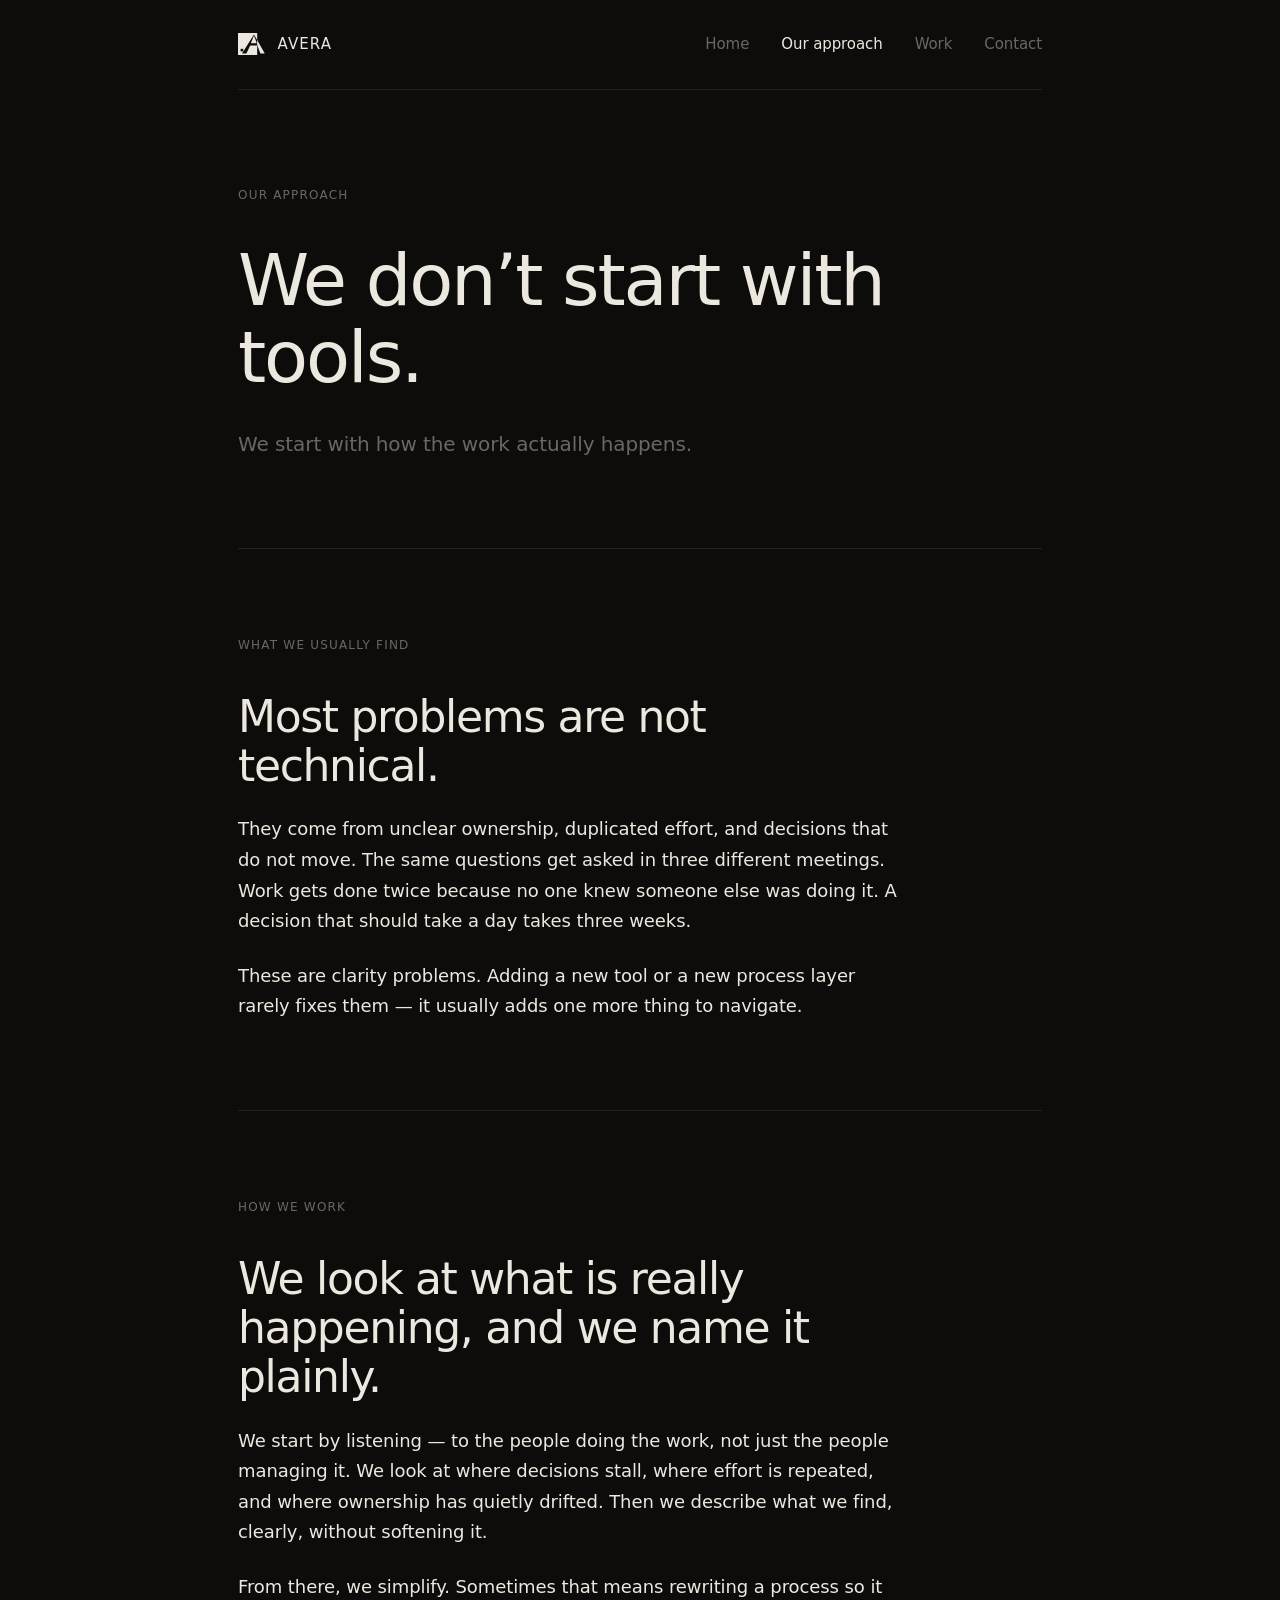
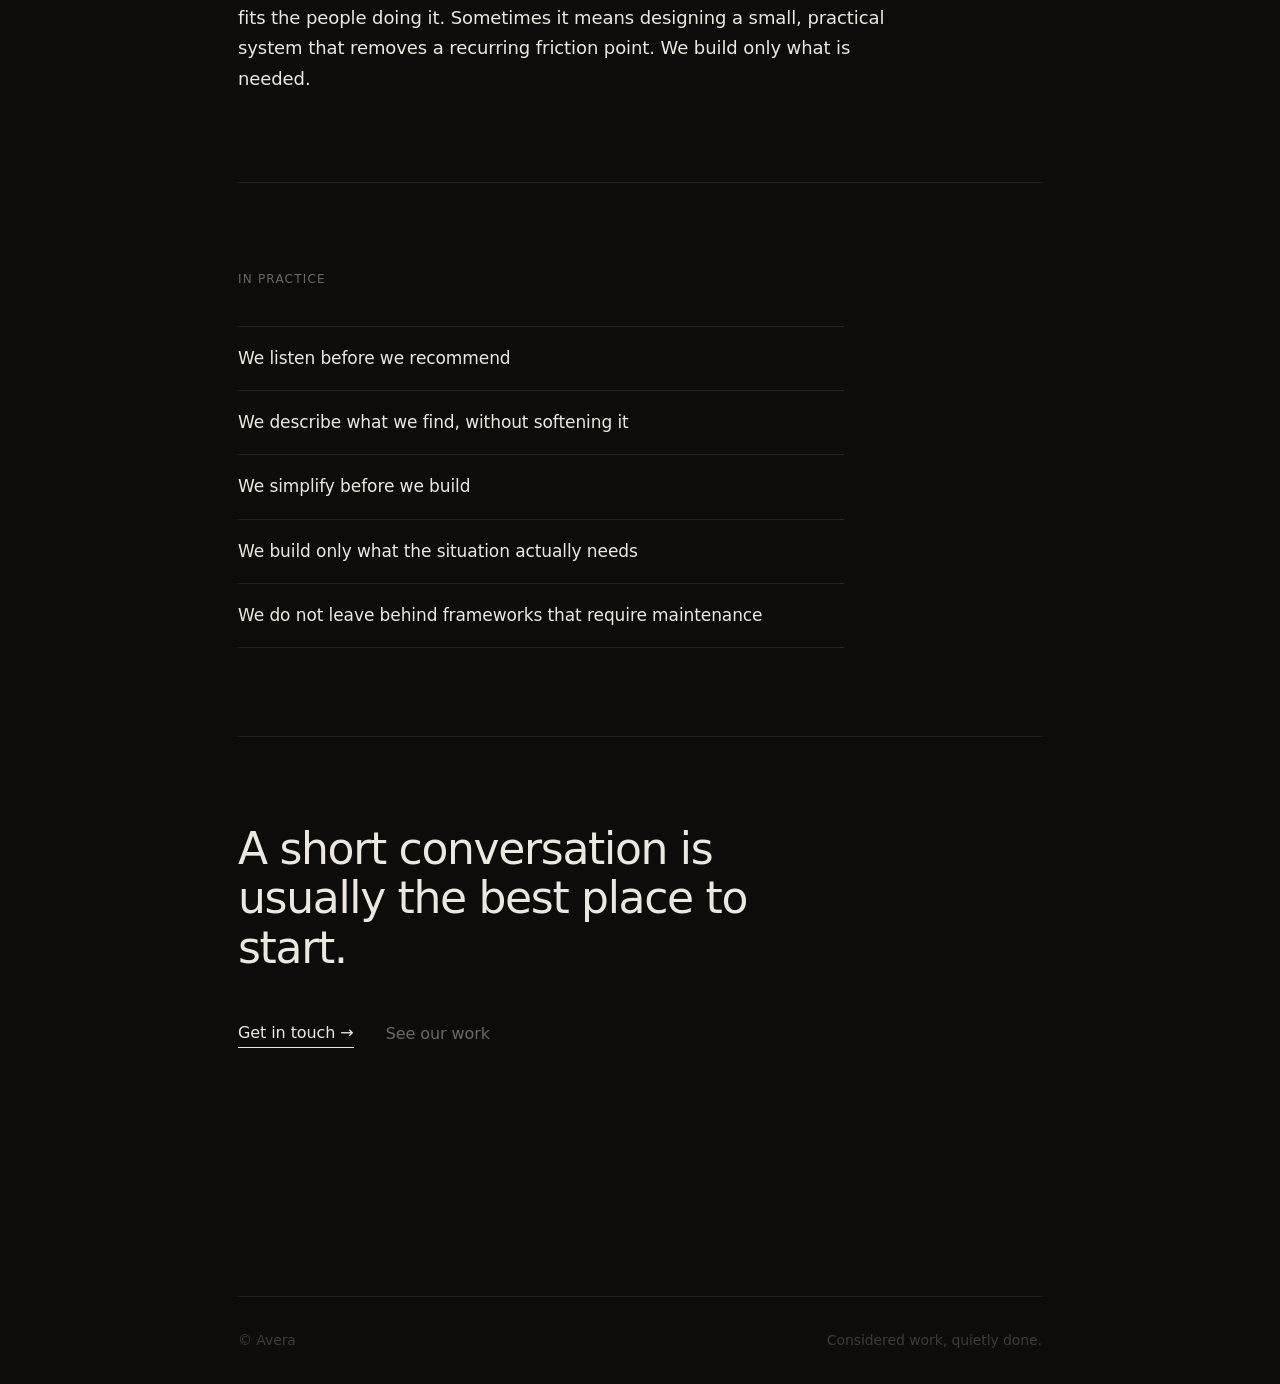
==== approach.html @ fed82723 "Add cinematic scroll animations across all pages - animations.js (new shared file):   · Line-mask re" ====
<!doctype html>
<html lang="en">
<head>
  <meta charset="utf-8" />
  <meta name="viewport" content="width=device-width, initial-scale=1" />
  <title>Our approach — Avera</title>
  <meta name="description" content="How Avera works: starting from how work actually happens, naming what is in the way, and simplifying from there." />
  <link rel="preconnect" href="https://rsms.me/" />
  <link rel="stylesheet" href="https://rsms.me/inter/inter.css" />
  <link rel="stylesheet" href="style.css" />
</head>
<body>
  <div class="page">

    <header class="site-header">
      <a href="index.html" class="mark" aria-label="Avera, home">
        <svg class="logo-mark" viewBox="0 0 158 110" xmlns="http://www.w3.org/2000/svg" aria-hidden="true">
          <defs>
            <clipPath id="lc-in"><rect width="96" height="110"/></clipPath>
            <clipPath id="lc-out"><rect x="96" width="62" height="110"/></clipPath>
          </defs>
          <rect width="96" height="110" fill="#ede8df"/>
          <rect x="13" y="79" width="13" height="13" fill="#0d0c0a"/>
          <path fill-rule="evenodd" fill="#0d0c0a" clip-path="url(#lc-in)"
            d="M80 7 L134 103 L112 103 L97 63 L61 63 L42 103 L20 103 Z M80 13 L94 51 L64 51 Z"/>
          <path fill-rule="evenodd" fill="#ede8df" clip-path="url(#lc-out)"
            d="M80 7 L134 103 L112 103 L97 63 L61 63 L42 103 L20 103 Z M80 13 L94 51 L64 51 Z"/>
        </svg>
        <span class="logo-name">Avera</span>
      </a>
      <nav class="nav" aria-label="Primary">
        <a href="index.html">Home</a>
        <a href="approach.html" class="active">Our approach</a>
        <a href="work.html">Work</a>
        <a href="contact.html">Contact</a>
      </nav>
    </header>

    <main class="inner-main">

      <section aria-labelledby="page-title">
        <p class="eyebrow">Our approach</p>
        <h1 id="page-title">We don&rsquo;t start with tools.</h1>
        <p class="lede">We start with how the work actually happens.</p>
      </section>

      <section aria-label="What we usually find">
        <p class="eyebrow" data-reveal>What we usually find</p>
        <h2 data-reveal>Most problems are not technical.</h2>
        <p class="body" data-reveal>
          They come from unclear ownership, duplicated effort, and decisions that
          do not move. The same questions get asked in three different meetings.
          Work gets done twice because no one knew someone else was doing it.
          A decision that should take a day takes three weeks.
        </p>
        <p class="body" data-reveal>
          These are clarity problems. Adding a new tool or a new process layer
          rarely fixes them &mdash; it usually adds one more thing to navigate.
        </p>
      </section>

      <section aria-label="How we work">
        <p class="eyebrow" data-reveal>How we work</p>
        <h2 data-reveal>We look at what is really happening, and we name it plainly.</h2>
        <p class="body" data-reveal>
          We start by listening &mdash; to the people doing the work, not just the
          people managing it. We look at where decisions stall, where effort is
          repeated, and where ownership has quietly drifted. Then we describe
          what we find, clearly, without softening it.
        </p>
        <p class="body" data-reveal>
          From there, we simplify. Sometimes that means rewriting a process so it
          fits the people doing it. Sometimes it means designing a small, practical
          system that removes a recurring friction point. We build only what is needed.
        </p>
      </section>

      <section aria-label="In practice">
        <p class="eyebrow" data-reveal>In practice</p>
        <ul class="principle-list">
          <li data-reveal>We listen before we recommend</li>
          <li data-reveal>We describe what we find, without softening it</li>
          <li data-reveal>We simplify before we build</li>
          <li data-reveal>We build only what the situation actually needs</li>
          <li data-reveal>We do not leave behind frameworks that require maintenance</li>
        </ul>
      </section>

      <section aria-label="Get in touch">
        <h2 data-reveal>A short conversation is usually the best place to start.</h2>
        <div class="cta-row" data-reveal>
          <a class="cta" href="contact.html">Get in touch &rarr;</a>
          <a class="cta-secondary" href="work.html">See our work</a>
        </div>
      </section>

    </main>

    <footer>
      <span>&copy; Avera</span>
      <span>Considered work, quietly done.</span>
    </footer>

  </div>

  <script src="animations.js"></script>

</body>
</html>
---- style.css ----
:root {
  --bg: #0d0c0a;
  --fg: #ede8df;
  --fg-muted: rgba(237, 232, 223, 0.42);
  --rule: rgba(237, 232, 223, 0.1);
  --gutter: clamp(1.5rem, 5vw, 3rem);
  --container: 900px;
}

@supports (font-variation-settings: normal) {
  html { font-family: 'Inter var', Inter, system-ui, -apple-system, sans-serif; }
}

* { box-sizing: border-box; }
html { scroll-behavior: smooth; }

html, body {
  margin: 0;
  padding: 0;
  background: var(--bg);
  color: var(--fg);
  font-family: Inter, system-ui, -apple-system, sans-serif;
  font-feature-settings: "ss01", "cv11";
  -webkit-font-smoothing: antialiased;
  -moz-osx-font-smoothing: grayscale;
  text-rendering: optimizeLegibility;
}

body {
  font-size: 18px;
  line-height: 1.65;
  letter-spacing: -0.005em;
}

a { color: inherit; text-decoration: none; }

/* =====================
   CONTAINERS
===================== */
.container {
  max-width: var(--container);
  margin: 0 auto;
  padding: 0 var(--gutter);
  width: 100%;
}

.page {
  max-width: var(--container);
  margin: 0 auto;
  padding: 0 var(--gutter);
}

/* =====================
   HEADER
===================== */
.site-header {
  display: flex;
  justify-content: space-between;
  align-items: center;
  padding: clamp(1.5rem, 3vw, 2rem) 0;
  border-bottom: 1px solid var(--rule);
}

.mark {
  display: flex;
  align-items: center;
  gap: 0.5rem;
}

.logo-mark {
  display: block;
  height: 22px;
  width: auto;
  flex-shrink: 0;
}

.logo-name {
  font-size: 0.9375rem;
  font-weight: 500;
  letter-spacing: 0.07em;
  text-transform: uppercase;
  color: var(--fg);
}

.nav {
  display: flex;
  gap: clamp(1.25rem, 3vw, 2rem);
  font-size: 0.9375rem;
}

.nav a {
  color: var(--fg-muted);
  transition: color 160ms ease;
}

.nav a:hover,
.nav a.active {
  color: var(--fg);
}

.nav a.active { font-weight: 500; }

/* =====================
   INNER PAGE SECTIONS
===================== */
main.inner-main {
  padding: clamp(4rem, 8vw, 6rem) 0 clamp(7rem, 14vw, 10rem);
}

main.inner-main section {
  padding: clamp(3.5rem, 7vw, 5.5rem) 0;
  border-top: 1px solid var(--rule);
}

main.inner-main section:first-of-type {
  border-top: none;
  padding-top: 0;
}

/* =====================
   TYPOGRAPHY
===================== */
h1, h2, h3 {
  font-weight: 500;
  letter-spacing: -0.03em;
  line-height: 1.08;
  margin: 0;
}

h1 { font-size: clamp(2.5rem, 6.5vw, 4.5rem); }

h2 {
  font-size: clamp(1.75rem, 3.8vw, 2.75rem);
  line-height: 1.12;
  max-width: 22ch;
}

h3 {
  font-size: 1.0625rem;
  letter-spacing: -0.01em;
  line-height: 1.45;
}

p {
  margin: 0;
  max-width: 60ch;
}

p + p { margin-top: 1.2em; }

.eyebrow {
  font-size: 0.75rem;
  font-weight: 500;
  letter-spacing: 0.1em;
  text-transform: uppercase;
  color: var(--fg-muted);
  margin: 0 0 clamp(1.5rem, 3vw, 2.25rem);
}

.lede {
  margin-top: clamp(1.5rem, 3vw, 2rem);
  font-size: clamp(1.0625rem, 2.2vw, 1.25rem);
  color: var(--fg-muted);
  max-width: 48ch;
  line-height: 1.55;
}

.body {
  margin-top: clamp(1.25rem, 2vw, 1.5rem);
  line-height: 1.7;
  max-width: 58ch;
}

/* =====================
   CTA
===================== */
.cta-row {
  margin-top: clamp(2rem, 4vw, 3rem);
  display: flex;
  align-items: center;
  gap: 2rem;
  flex-wrap: wrap;
}

.cta {
  font-size: 1rem;
  font-weight: 500;
  border-bottom: 1px solid currentColor;
  padding-bottom: 1px;
  display: inline-flex;
  align-items: center;
  gap: 0.4rem;
  transition: opacity 160ms ease;
}

.cta:hover { opacity: 0.55; }

.cta-secondary {
  font-size: 1rem;
  color: var(--fg-muted);
  transition: color 160ms ease;
}

.cta-secondary:hover { color: var(--fg); }

/* =====================
   BLOCKQUOTE
===================== */
blockquote {
  margin: 0;
  padding-left: clamp(1.25rem, 2.5vw, 1.75rem);
  border-left: 1px solid rgba(237, 232, 223, 0.25);
  font-size: clamp(1.0625rem, 2.2vw, 1.375rem);
  letter-spacing: -0.01em;
  line-height: 1.65;
  max-width: 52ch;
  transition: border-color 300ms ease;
}

blockquote:hover { border-left-color: rgba(237, 232, 223, 0.55); }
blockquote p { max-width: none; }
blockquote p + p { margin-top: 1em; }

.attrib {
  margin-top: 1.25rem;
  padding-left: clamp(1.25rem, 2.5vw, 1.75rem);
  font-size: 0.875rem;
  color: var(--fg-muted);
}

/* =====================
   PRINCIPLE LIST
===================== */
.principle-list {
  list-style: none;
  margin: 0;
  padding: 0;
}

.principle-list li {
  padding: clamp(0.875rem, 1.5vw, 1.125rem) 0;
  border-bottom: 1px solid var(--rule);
  line-height: 1.6;
  max-width: 56ch;
  font-size: 1.0625rem;
  transition: transform 220ms ease;
}

.principle-list li:first-child { border-top: 1px solid var(--rule); }

@media (hover: hover) {
  .principle-list li:hover { transform: translateX(6px); }
}

/* =====================
   EXAMPLES SCROLL
===================== */
.examples-header {
  display: flex;
  justify-content: space-between;
  align-items: center;
  margin-bottom: clamp(1.5rem, 3vw, 2rem);
}

.examples-header .eyebrow { margin: 0; }

.examples-nav {
  display: flex;
  gap: 0.375rem;
  flex-shrink: 0;
}

.examples-btn {
  background: none;
  border: 1px solid rgba(237, 232, 223, 0.15);
  color: var(--fg-muted);
  width: 2rem;
  height: 2rem;
  display: flex;
  align-items: center;
  justify-content: center;
  cursor: pointer;
  font-size: 1rem;
  line-height: 1;
  padding: 0;
  transition: color 160ms ease, border-color 160ms ease;
}

.examples-btn:hover {
  color: var(--fg);
  border-color: rgba(237, 232, 223, 0.5);
}

.examples-track-outer {
  margin-left: calc(-1 * var(--gutter));
  margin-right: calc(-1 * var(--gutter));
}

.examples-track {
  display: flex;
  gap: clamp(2rem, 4vw, 3rem);
  overflow-x: auto;
  -webkit-overflow-scrolling: touch;
  scroll-behavior: smooth;
  padding: 0 var(--gutter) clamp(1rem, 2vw, 1.5rem);
  scrollbar-width: none;
}

.examples-track::-webkit-scrollbar { display: none; }

.example-item {
  flex: 0 0 clamp(280px, 48vw, 420px);
}

.example-text {
  font-size: 1.0625rem;
  line-height: 1.8;
}

.example-text p { max-width: none; }

.example-attrib {
  margin-top: 2rem;
  font-size: 0.875rem;
  color: var(--fg-muted);
}

/* =====================
   CONTACT EMAIL
===================== */
.contact-email {
  display: inline-block;
  font-size: clamp(1.75rem, 5vw, 3rem);
  font-weight: 500;
  letter-spacing: -0.025em;
  line-height: 1.2;
  border-bottom: 1px solid rgba(237, 232, 223, 0.3);
  padding-bottom: 3px;
  transition: border-color 200ms ease;
}

.contact-email:hover { border-color: var(--fg); }

/* =====================
   FOOTER
===================== */
footer {
  border-top: 1px solid var(--rule);
  padding: clamp(1.5rem, 3vw, 2rem) 0;
  display: flex;
  justify-content: space-between;
  align-items: baseline;
  font-size: 0.875rem;
  color: rgba(237, 232, 223, 0.22);
  flex-wrap: wrap;
  gap: 1rem;
}

/* =====================
   LINE-MASK REVEAL
   Text slides up through an overflow:hidden wrapper.
   Applied to h1/h2 elements by animations.js.
===================== */
.line-mask {
  display: block;
  overflow: hidden;
  /* Extra padding so descenders aren't clipped */
  padding-bottom: 0.08em;
  margin-bottom: -0.08em;
}

.line-inner {
  display: block;
  transform: translateY(108%);
  transition: transform 1.1s cubic-bezier(0.16, 1, 0.3, 1);
}

.line-inner.visible { transform: translateY(0); }

/* =====================
   SCROLL REVEALS
===================== */
@media (prefers-reduced-motion: no-preference) {
  [data-reveal] {
    opacity: 0;
    transform: translateY(52px);
    transition: opacity 900ms cubic-bezier(0.16, 1, 0.3, 1),
                transform 900ms cubic-bezier(0.16, 1, 0.3, 1);
  }
  [data-reveal].in-view { opacity: 1; transform: none; }
}

/* =====================
   SECTION RULE ANIMATION
   The border-top of inner-page sections
   extends from left when the section enters view.
===================== */
@media (prefers-reduced-motion: no-preference) {
  main.inner-main section {
    border-top: none;
    position: relative;
  }

  main.inner-main section::before {
    content: '';
    position: absolute;
    top: 0;
    left: 0;
    right: 0;
    height: 1px;
    background: var(--rule);
    transform: scaleX(0);
    transform-origin: left;
    transition: transform 1.2s cubic-bezier(0.16, 1, 0.3, 1);
  }

  main.inner-main section.in-view::before { transform: scaleX(1); }
  main.inner-main section:first-of-type::before { display: none; }
}

@media (prefers-reduced-motion: reduce) {
  * { transition: none !important; animation: none !important; }
}

/* =====================
   UTILITY
===================== */
.visually-hidden {
  position: absolute;
  left: -9999px;
  width: 1px;
  height: 1px;
  overflow: hidden;
}

/* =====================
   RESPONSIVE
===================== */
@media (max-width: 520px) {
  body { font-size: 17px; }
  .nav { gap: 1rem; font-size: 0.875rem; }
  .cta-row { flex-direction: column; gap: 1rem; }
}
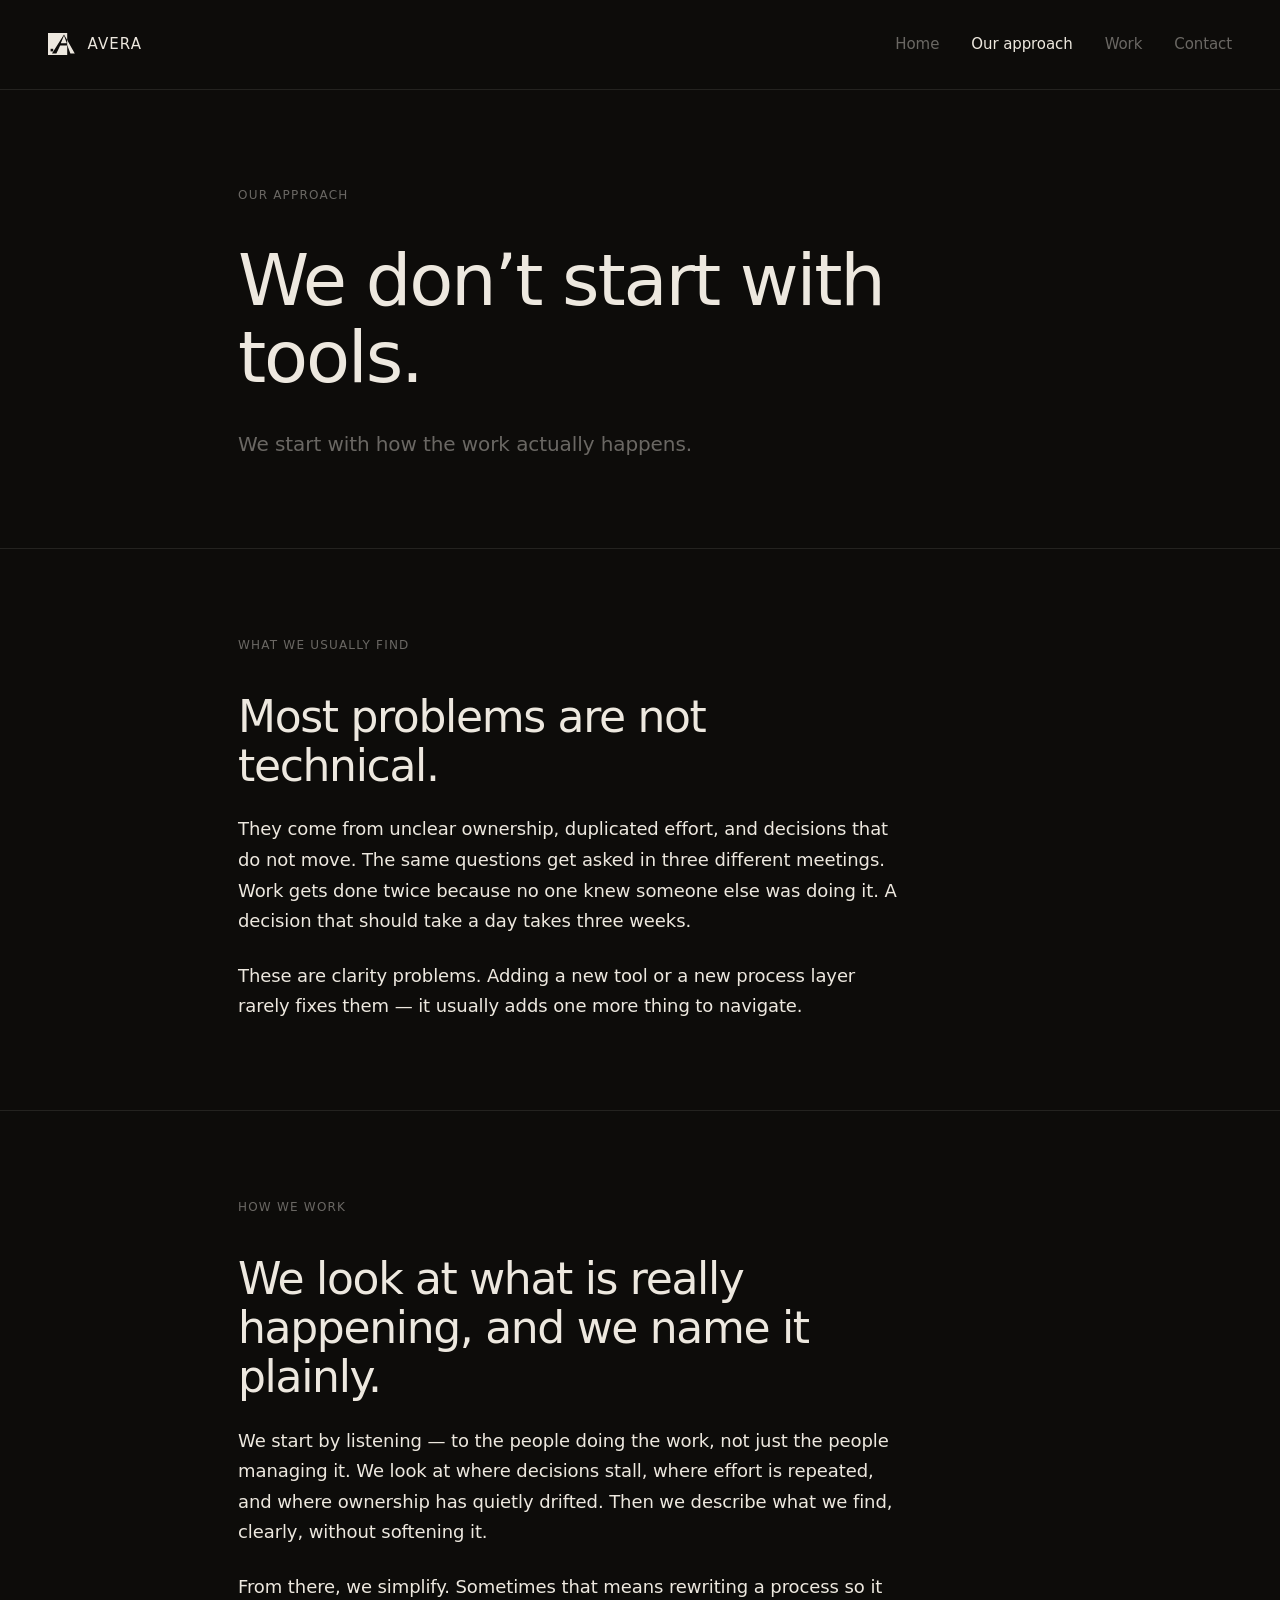
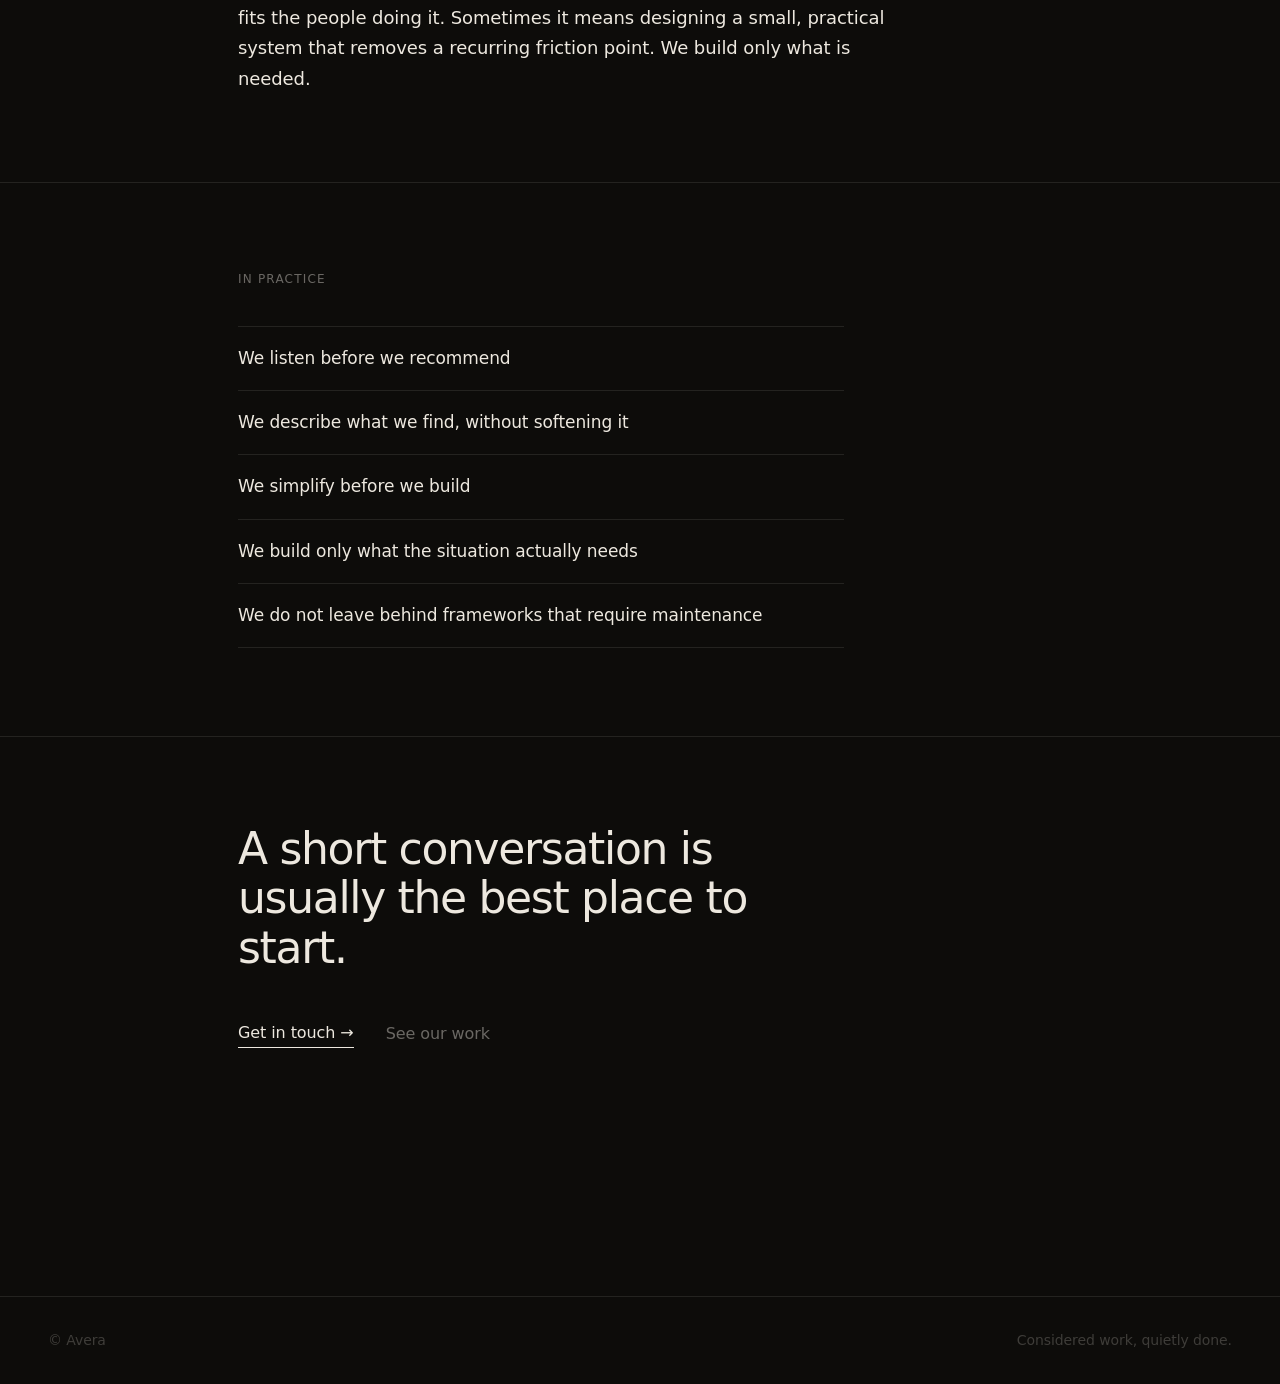
==== commit 602e0ac4: "Match inner page layout to home page structure Remove the .page wrapper from inner pages so the head" ====
--- a/approach.html
+++ b/approach.html
@@ -10,7 +10,6 @@
   <link rel="stylesheet" href="style.css" />
 </head>
 <body>
-  <div class="page">
 
     <header class="site-header">
       <a href="index.html" class="mark" aria-label="Avera, home">
@@ -39,58 +38,68 @@
     <main class="inner-main">
 
       <section aria-labelledby="page-title">
-        <p class="eyebrow">Our approach</p>
-        <h1 id="page-title">We don&rsquo;t start with tools.</h1>
-        <p class="lede">We start with how the work actually happens.</p>
+        <div class="container">
+          <p class="eyebrow">Our approach</p>
+          <h1 id="page-title">We don&rsquo;t start with tools.</h1>
+          <p class="lede">We start with how the work actually happens.</p>
+        </div>
       </section>
 
       <section aria-label="What we usually find">
-        <p class="eyebrow" data-reveal>What we usually find</p>
-        <h2 data-reveal>Most problems are not technical.</h2>
-        <p class="body" data-reveal>
-          They come from unclear ownership, duplicated effort, and decisions that
-          do not move. The same questions get asked in three different meetings.
-          Work gets done twice because no one knew someone else was doing it.
-          A decision that should take a day takes three weeks.
-        </p>
-        <p class="body" data-reveal>
-          These are clarity problems. Adding a new tool or a new process layer
-          rarely fixes them &mdash; it usually adds one more thing to navigate.
-        </p>
+        <div class="container">
+          <p class="eyebrow" data-reveal>What we usually find</p>
+          <h2 data-reveal>Most problems are not technical.</h2>
+          <p class="body" data-reveal>
+            They come from unclear ownership, duplicated effort, and decisions that
+            do not move. The same questions get asked in three different meetings.
+            Work gets done twice because no one knew someone else was doing it.
+            A decision that should take a day takes three weeks.
+          </p>
+          <p class="body" data-reveal>
+            These are clarity problems. Adding a new tool or a new process layer
+            rarely fixes them &mdash; it usually adds one more thing to navigate.
+          </p>
+        </div>
       </section>
 
       <section aria-label="How we work">
-        <p class="eyebrow" data-reveal>How we work</p>
-        <h2 data-reveal>We look at what is really happening, and we name it plainly.</h2>
-        <p class="body" data-reveal>
-          We start by listening &mdash; to the people doing the work, not just the
-          people managing it. We look at where decisions stall, where effort is
-          repeated, and where ownership has quietly drifted. Then we describe
-          what we find, clearly, without softening it.
-        </p>
-        <p class="body" data-reveal>
-          From there, we simplify. Sometimes that means rewriting a process so it
-          fits the people doing it. Sometimes it means designing a small, practical
-          system that removes a recurring friction point. We build only what is needed.
-        </p>
+        <div class="container">
+          <p class="eyebrow" data-reveal>How we work</p>
+          <h2 data-reveal>We look at what is really happening, and we name it plainly.</h2>
+          <p class="body" data-reveal>
+            We start by listening &mdash; to the people doing the work, not just the
+            people managing it. We look at where decisions stall, where effort is
+            repeated, and where ownership has quietly drifted. Then we describe
+            what we find, clearly, without softening it.
+          </p>
+          <p class="body" data-reveal>
+            From there, we simplify. Sometimes that means rewriting a process so it
+            fits the people doing it. Sometimes it means designing a small, practical
+            system that removes a recurring friction point. We build only what is needed.
+          </p>
+        </div>
       </section>
 
       <section aria-label="In practice">
-        <p class="eyebrow" data-reveal>In practice</p>
-        <ul class="principle-list">
-          <li data-reveal>We listen before we recommend</li>
-          <li data-reveal>We describe what we find, without softening it</li>
-          <li data-reveal>We simplify before we build</li>
-          <li data-reveal>We build only what the situation actually needs</li>
-          <li data-reveal>We do not leave behind frameworks that require maintenance</li>
-        </ul>
+        <div class="container">
+          <p class="eyebrow" data-reveal>In practice</p>
+          <ul class="principle-list">
+            <li data-reveal>We listen before we recommend</li>
+            <li data-reveal>We describe what we find, without softening it</li>
+            <li data-reveal>We simplify before we build</li>
+            <li data-reveal>We build only what the situation actually needs</li>
+            <li data-reveal>We do not leave behind frameworks that require maintenance</li>
+          </ul>
+        </div>
       </section>
 
       <section aria-label="Get in touch">
-        <h2 data-reveal>A short conversation is usually the best place to start.</h2>
-        <div class="cta-row" data-reveal>
-          <a class="cta" href="contact.html">Get in touch &rarr;</a>
-          <a class="cta-secondary" href="work.html">See our work</a>
+        <div class="container">
+          <h2 data-reveal>A short conversation is usually the best place to start.</h2>
+          <div class="cta-row" data-reveal>
+            <a class="cta" href="contact.html">Get in touch &rarr;</a>
+            <a class="cta-secondary" href="work.html">See our work</a>
+          </div>
         </div>
       </section>
 
@@ -101,8 +110,6 @@
       <span>Considered work, quietly done.</span>
     </footer>
 
-  </div>
-
   <script src="animations.js"></script>
 
 </body>
--- a/style.css
+++ b/style.css
@@ -44,12 +44,6 @@
   width: 100%;
 }
 
-.page {
-  max-width: var(--container);
-  margin: 0 auto;
-  padding: 0 var(--gutter);
-}
-
 /* =====================
    HEADER
 ===================== */
@@ -57,7 +51,7 @@
   display: flex;
   justify-content: space-between;
   align-items: center;
-  padding: clamp(1.5rem, 3vw, 2rem) 0;
+  padding: clamp(1.5rem, 3vw, 2rem) var(--gutter);
   border-bottom: 1px solid var(--rule);
 }
 
@@ -292,8 +286,7 @@
 }
 
 .examples-track-outer {
-  margin-left: calc(-1 * var(--gutter));
-  margin-right: calc(-1 * var(--gutter));
+  width: 100%;
 }
 
 .examples-track {
@@ -346,7 +339,7 @@
 ===================== */
 footer {
   border-top: 1px solid var(--rule);
-  padding: clamp(1.5rem, 3vw, 2rem) 0;
+  padding: clamp(1.5rem, 3vw, 2rem) var(--gutter);
   display: flex;
   justify-content: space-between;
   align-items: baseline;
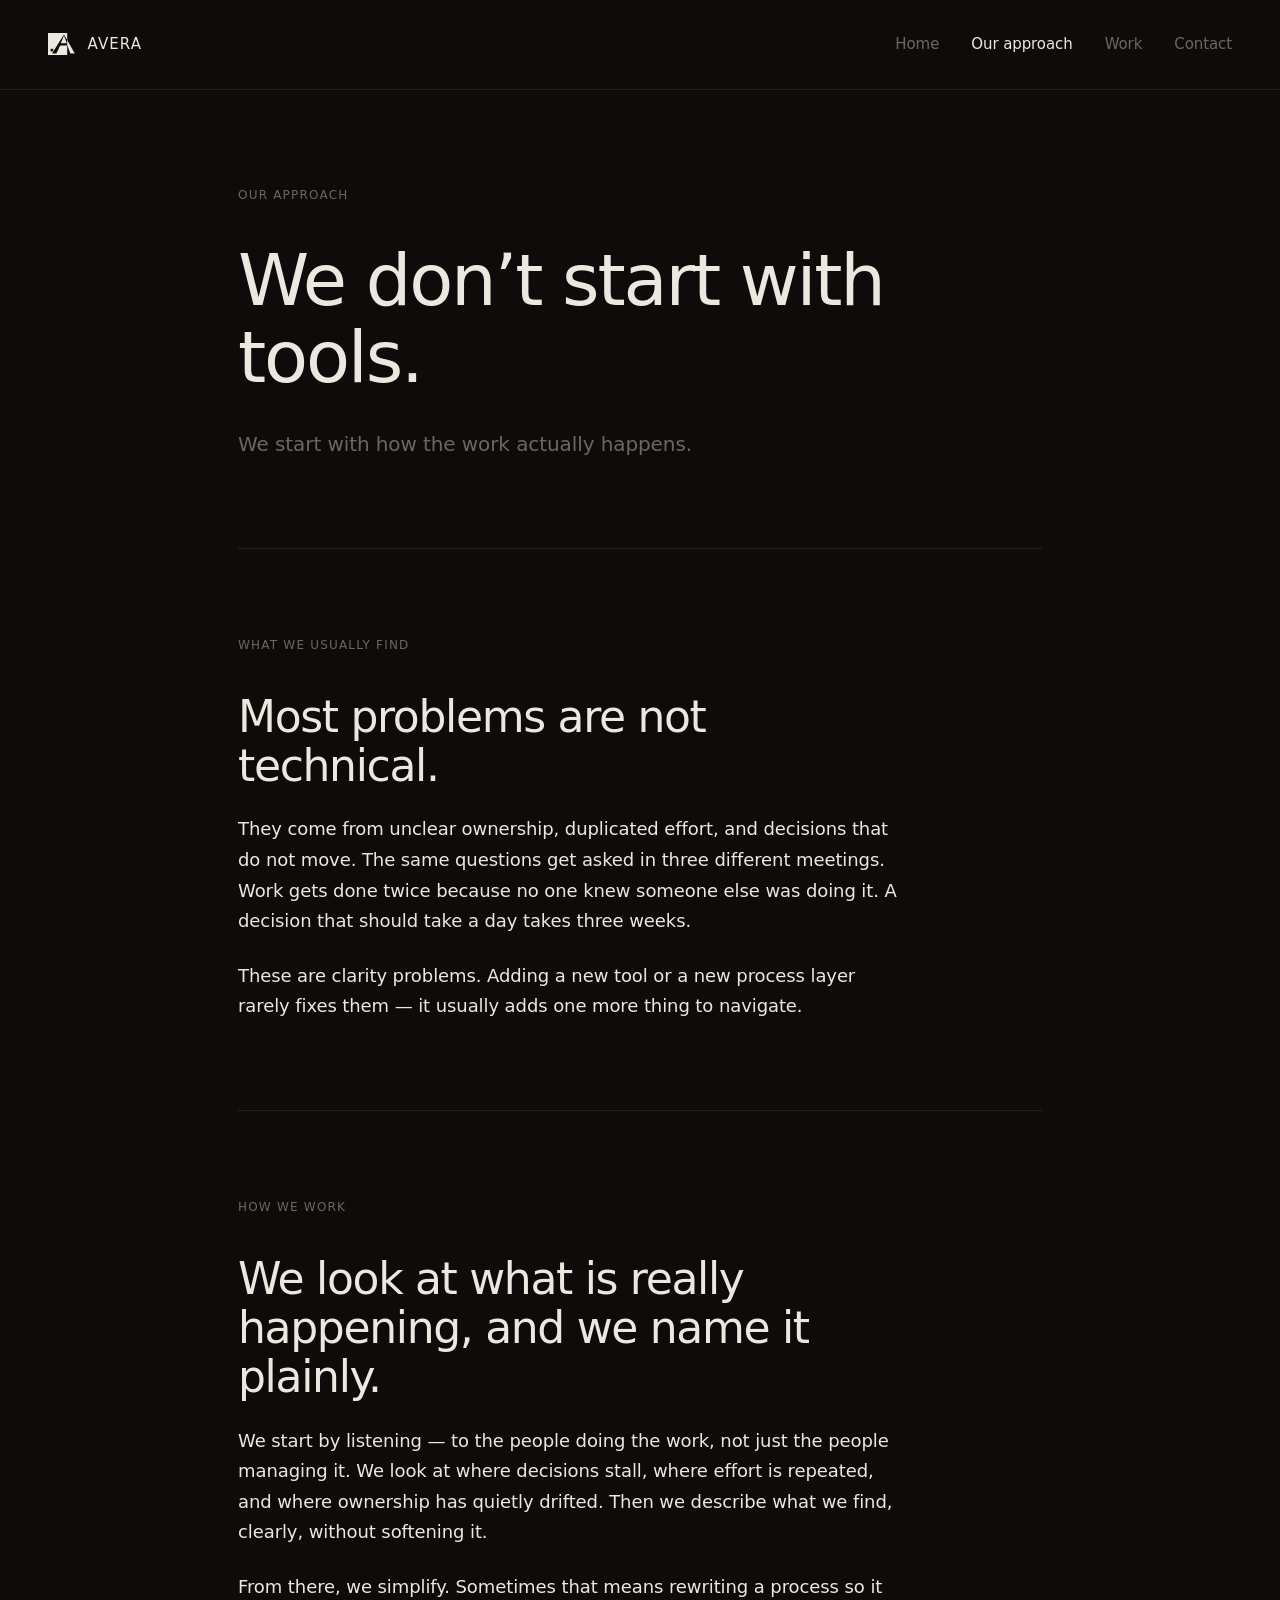
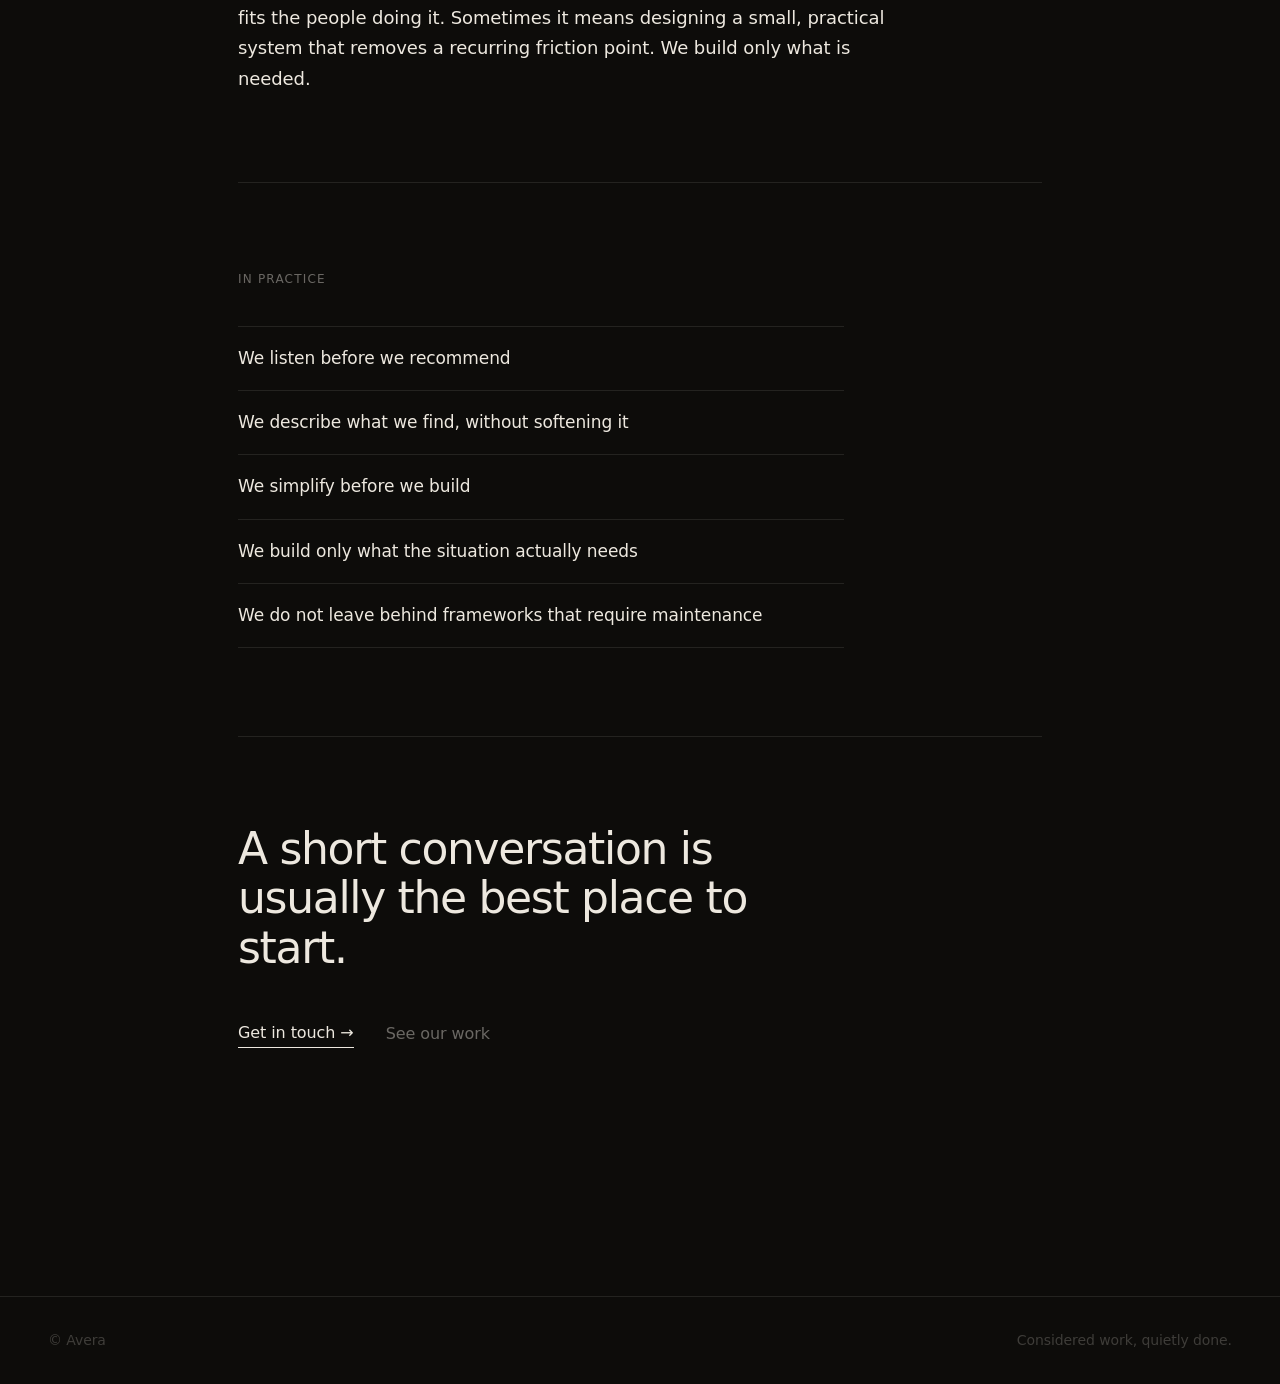
==== commit 2e89a5d4: "Fix inner page layout: full-width header, page-constrained content Header sits outside .page so it s" ====
--- a/approach.html
+++ b/approach.html
@@ -11,104 +11,96 @@
 </head>
 <body>
 
-    <header class="site-header">
-      <a href="index.html" class="mark" aria-label="Avera, home">
-        <svg class="logo-mark" viewBox="0 0 158 110" xmlns="http://www.w3.org/2000/svg" aria-hidden="true">
-          <defs>
-            <clipPath id="lc-in"><rect width="96" height="110"/></clipPath>
-            <clipPath id="lc-out"><rect x="96" width="62" height="110"/></clipPath>
-          </defs>
-          <rect width="96" height="110" fill="#ede8df"/>
-          <rect x="13" y="79" width="13" height="13" fill="#0d0c0a"/>
-          <path fill-rule="evenodd" fill="#0d0c0a" clip-path="url(#lc-in)"
-            d="M80 7 L134 103 L112 103 L97 63 L61 63 L42 103 L20 103 Z M80 13 L94 51 L64 51 Z"/>
-          <path fill-rule="evenodd" fill="#ede8df" clip-path="url(#lc-out)"
-            d="M80 7 L134 103 L112 103 L97 63 L61 63 L42 103 L20 103 Z M80 13 L94 51 L64 51 Z"/>
-        </svg>
-        <span class="logo-name">Avera</span>
-      </a>
-      <nav class="nav" aria-label="Primary">
-        <a href="index.html">Home</a>
-        <a href="approach.html" class="active">Our approach</a>
-        <a href="work.html">Work</a>
-        <a href="contact.html">Contact</a>
-      </nav>
-    </header>
+  <header class="site-header">
+    <a href="index.html" class="mark" aria-label="Avera, home">
+      <svg class="logo-mark" viewBox="0 0 158 110" xmlns="http://www.w3.org/2000/svg" aria-hidden="true">
+        <defs>
+          <clipPath id="lc-in"><rect width="96" height="110"/></clipPath>
+          <clipPath id="lc-out"><rect x="96" width="62" height="110"/></clipPath>
+        </defs>
+        <rect width="96" height="110" fill="#ede8df"/>
+        <rect x="13" y="79" width="13" height="13" fill="#0d0c0a"/>
+        <path fill-rule="evenodd" fill="#0d0c0a" clip-path="url(#lc-in)"
+          d="M80 7 L134 103 L112 103 L97 63 L61 63 L42 103 L20 103 Z M80 13 L94 51 L64 51 Z"/>
+        <path fill-rule="evenodd" fill="#ede8df" clip-path="url(#lc-out)"
+          d="M80 7 L134 103 L112 103 L97 63 L61 63 L42 103 L20 103 Z M80 13 L94 51 L64 51 Z"/>
+      </svg>
+      <span class="logo-name">Avera</span>
+    </a>
+    <nav class="nav" aria-label="Primary">
+      <a href="index.html">Home</a>
+      <a href="approach.html" class="active">Our approach</a>
+      <a href="work.html">Work</a>
+      <a href="contact.html">Contact</a>
+    </nav>
+  </header>
 
+  <div class="page">
     <main class="inner-main">
 
       <section aria-labelledby="page-title">
-        <div class="container">
-          <p class="eyebrow">Our approach</p>
-          <h1 id="page-title">We don&rsquo;t start with tools.</h1>
-          <p class="lede">We start with how the work actually happens.</p>
-        </div>
+        <p class="eyebrow">Our approach</p>
+        <h1 id="page-title">We don&rsquo;t start with tools.</h1>
+        <p class="lede">We start with how the work actually happens.</p>
       </section>
 
       <section aria-label="What we usually find">
-        <div class="container">
-          <p class="eyebrow" data-reveal>What we usually find</p>
-          <h2 data-reveal>Most problems are not technical.</h2>
-          <p class="body" data-reveal>
-            They come from unclear ownership, duplicated effort, and decisions that
-            do not move. The same questions get asked in three different meetings.
-            Work gets done twice because no one knew someone else was doing it.
-            A decision that should take a day takes three weeks.
-          </p>
-          <p class="body" data-reveal>
-            These are clarity problems. Adding a new tool or a new process layer
-            rarely fixes them &mdash; it usually adds one more thing to navigate.
-          </p>
-        </div>
+        <p class="eyebrow" data-reveal>What we usually find</p>
+        <h2 data-reveal>Most problems are not technical.</h2>
+        <p class="body" data-reveal>
+          They come from unclear ownership, duplicated effort, and decisions that
+          do not move. The same questions get asked in three different meetings.
+          Work gets done twice because no one knew someone else was doing it.
+          A decision that should take a day takes three weeks.
+        </p>
+        <p class="body" data-reveal>
+          These are clarity problems. Adding a new tool or a new process layer
+          rarely fixes them &mdash; it usually adds one more thing to navigate.
+        </p>
       </section>
 
       <section aria-label="How we work">
-        <div class="container">
-          <p class="eyebrow" data-reveal>How we work</p>
-          <h2 data-reveal>We look at what is really happening, and we name it plainly.</h2>
-          <p class="body" data-reveal>
-            We start by listening &mdash; to the people doing the work, not just the
-            people managing it. We look at where decisions stall, where effort is
-            repeated, and where ownership has quietly drifted. Then we describe
-            what we find, clearly, without softening it.
-          </p>
-          <p class="body" data-reveal>
-            From there, we simplify. Sometimes that means rewriting a process so it
-            fits the people doing it. Sometimes it means designing a small, practical
-            system that removes a recurring friction point. We build only what is needed.
-          </p>
-        </div>
+        <p class="eyebrow" data-reveal>How we work</p>
+        <h2 data-reveal>We look at what is really happening, and we name it plainly.</h2>
+        <p class="body" data-reveal>
+          We start by listening &mdash; to the people doing the work, not just the
+          people managing it. We look at where decisions stall, where effort is
+          repeated, and where ownership has quietly drifted. Then we describe
+          what we find, clearly, without softening it.
+        </p>
+        <p class="body" data-reveal>
+          From there, we simplify. Sometimes that means rewriting a process so it
+          fits the people doing it. Sometimes it means designing a small, practical
+          system that removes a recurring friction point. We build only what is needed.
+        </p>
       </section>
 
       <section aria-label="In practice">
-        <div class="container">
-          <p class="eyebrow" data-reveal>In practice</p>
-          <ul class="principle-list">
-            <li data-reveal>We listen before we recommend</li>
-            <li data-reveal>We describe what we find, without softening it</li>
-            <li data-reveal>We simplify before we build</li>
-            <li data-reveal>We build only what the situation actually needs</li>
-            <li data-reveal>We do not leave behind frameworks that require maintenance</li>
-          </ul>
-        </div>
+        <p class="eyebrow" data-reveal>In practice</p>
+        <ul class="principle-list">
+          <li data-reveal>We listen before we recommend</li>
+          <li data-reveal>We describe what we find, without softening it</li>
+          <li data-reveal>We simplify before we build</li>
+          <li data-reveal>We build only what the situation actually needs</li>
+          <li data-reveal>We do not leave behind frameworks that require maintenance</li>
+        </ul>
       </section>
 
       <section aria-label="Get in touch">
-        <div class="container">
-          <h2 data-reveal>A short conversation is usually the best place to start.</h2>
-          <div class="cta-row" data-reveal>
-            <a class="cta" href="contact.html">Get in touch &rarr;</a>
-            <a class="cta-secondary" href="work.html">See our work</a>
-          </div>
+        <h2 data-reveal>A short conversation is usually the best place to start.</h2>
+        <div class="cta-row" data-reveal>
+          <a class="cta" href="contact.html">Get in touch &rarr;</a>
+          <a class="cta-secondary" href="work.html">See our work</a>
         </div>
       </section>
 
     </main>
+  </div>
 
-    <footer>
-      <span>&copy; Avera</span>
-      <span>Considered work, quietly done.</span>
-    </footer>
+  <footer>
+    <span>&copy; Avera</span>
+    <span>Considered work, quietly done.</span>
+  </footer>
 
   <script src="animations.js"></script>
 
--- a/style.css
+++ b/style.css
@@ -44,6 +44,12 @@
   width: 100%;
 }
 
+.page {
+  max-width: var(--container);
+  margin: 0 auto;
+  padding: 0 var(--gutter);
+}
+
 /* =====================
    HEADER
 ===================== */
@@ -286,7 +292,8 @@
 }
 
 .examples-track-outer {
-  width: 100%;
+  margin-left: calc(-1 * var(--gutter));
+  margin-right: calc(-1 * var(--gutter));
 }
 
 .examples-track {
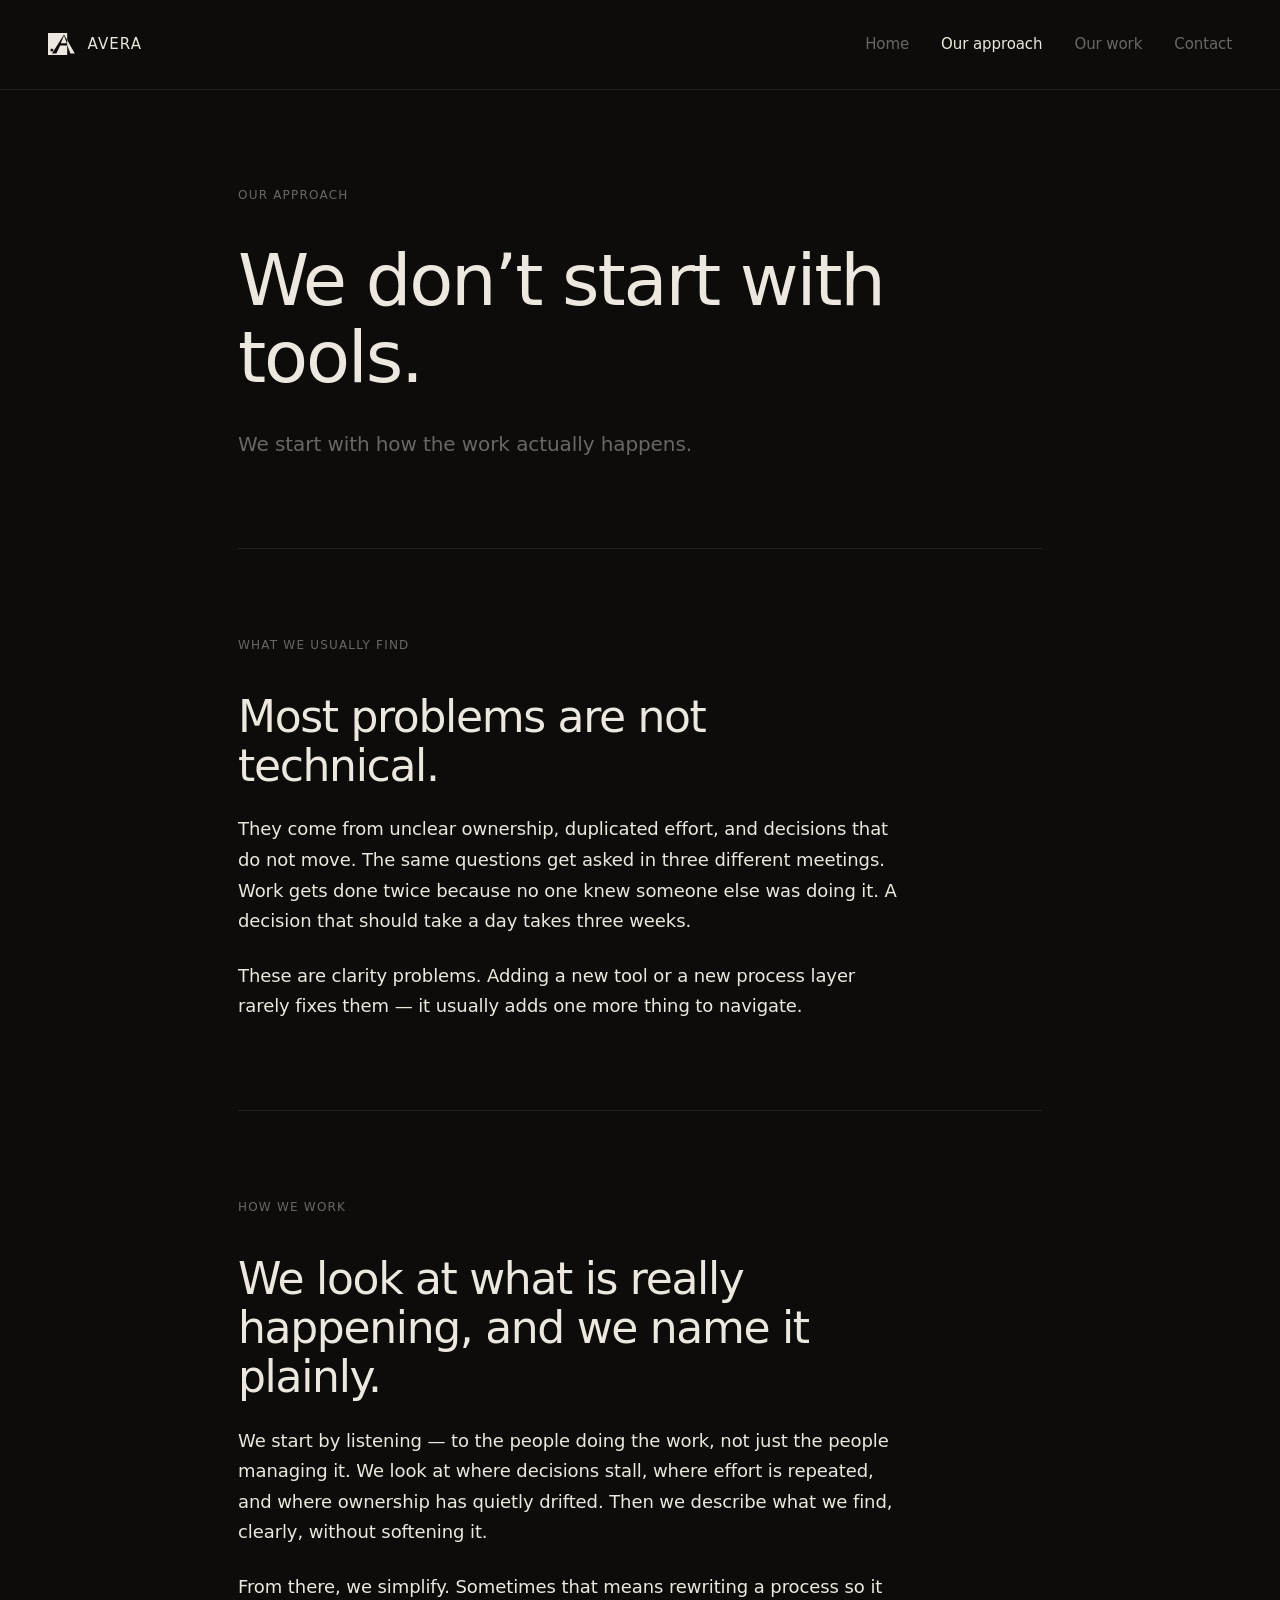
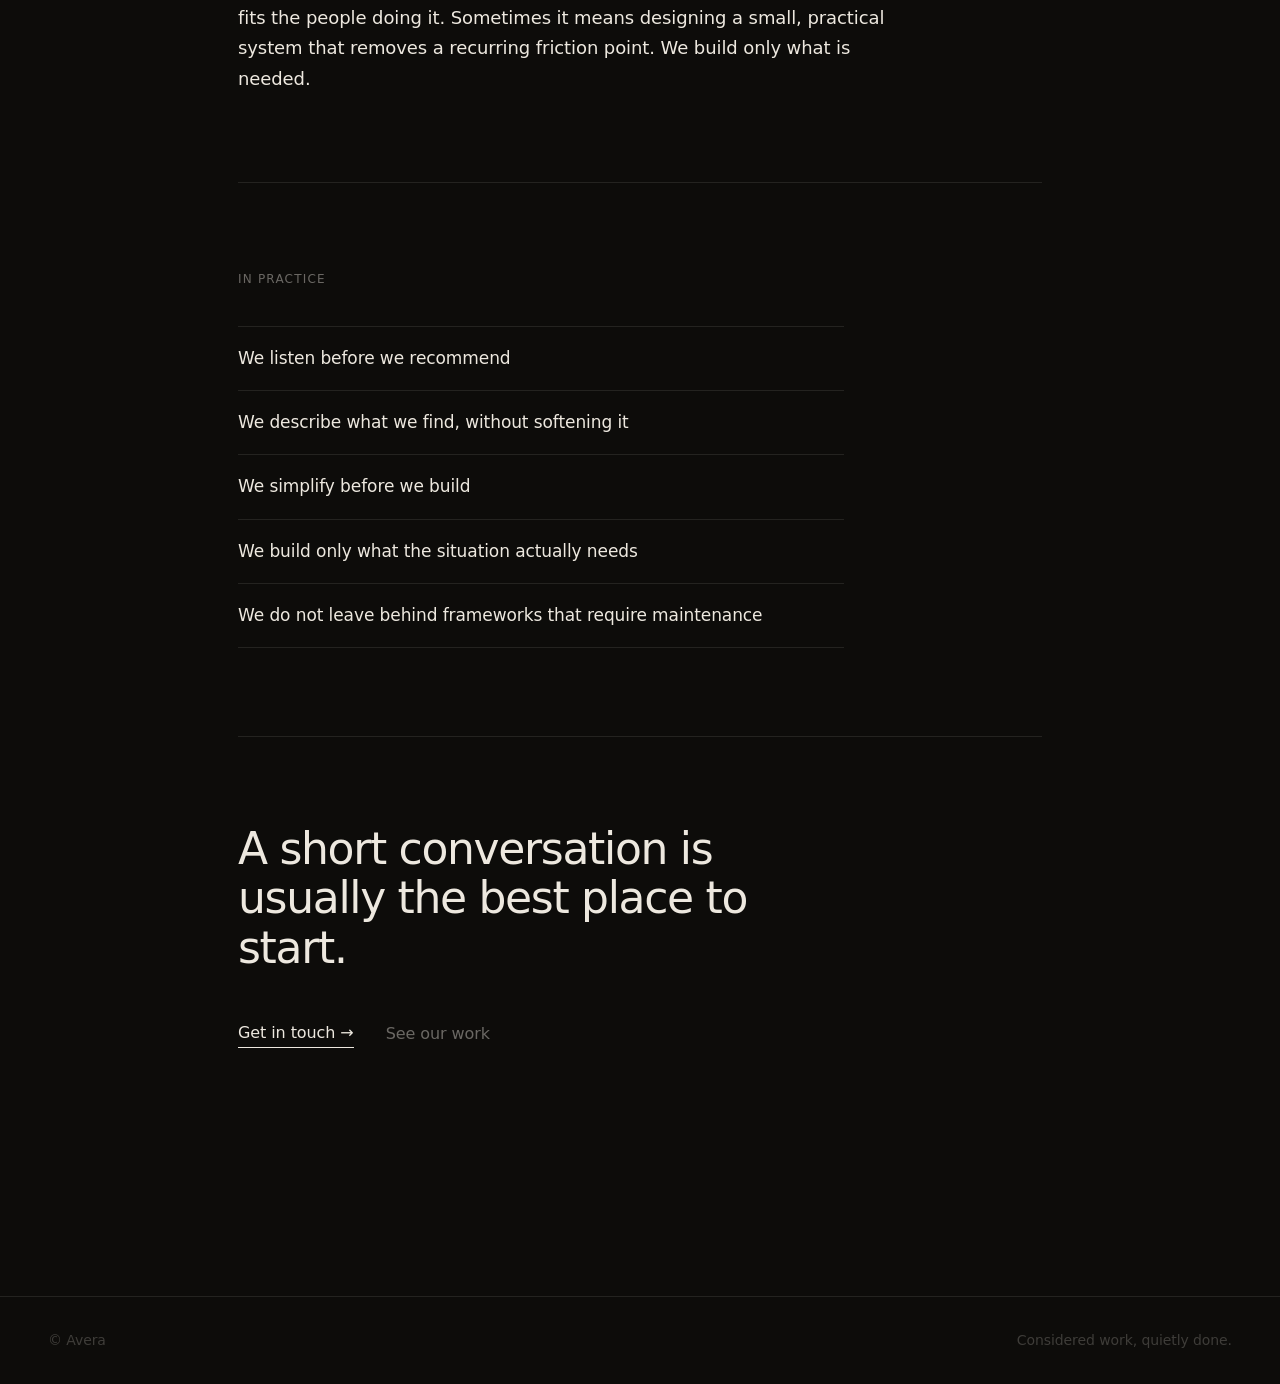
==== commit 7ff70876: "Remove example section from home page; rename Work to Our work The proof/example section on the home" ====
--- a/approach.html
+++ b/approach.html
@@ -30,7 +30,7 @@
     <nav class="nav" aria-label="Primary">
       <a href="index.html">Home</a>
       <a href="approach.html" class="active">Our approach</a>
-      <a href="work.html">Work</a>
+      <a href="work.html">Our work</a>
       <a href="contact.html">Contact</a>
     </nav>
   </header>
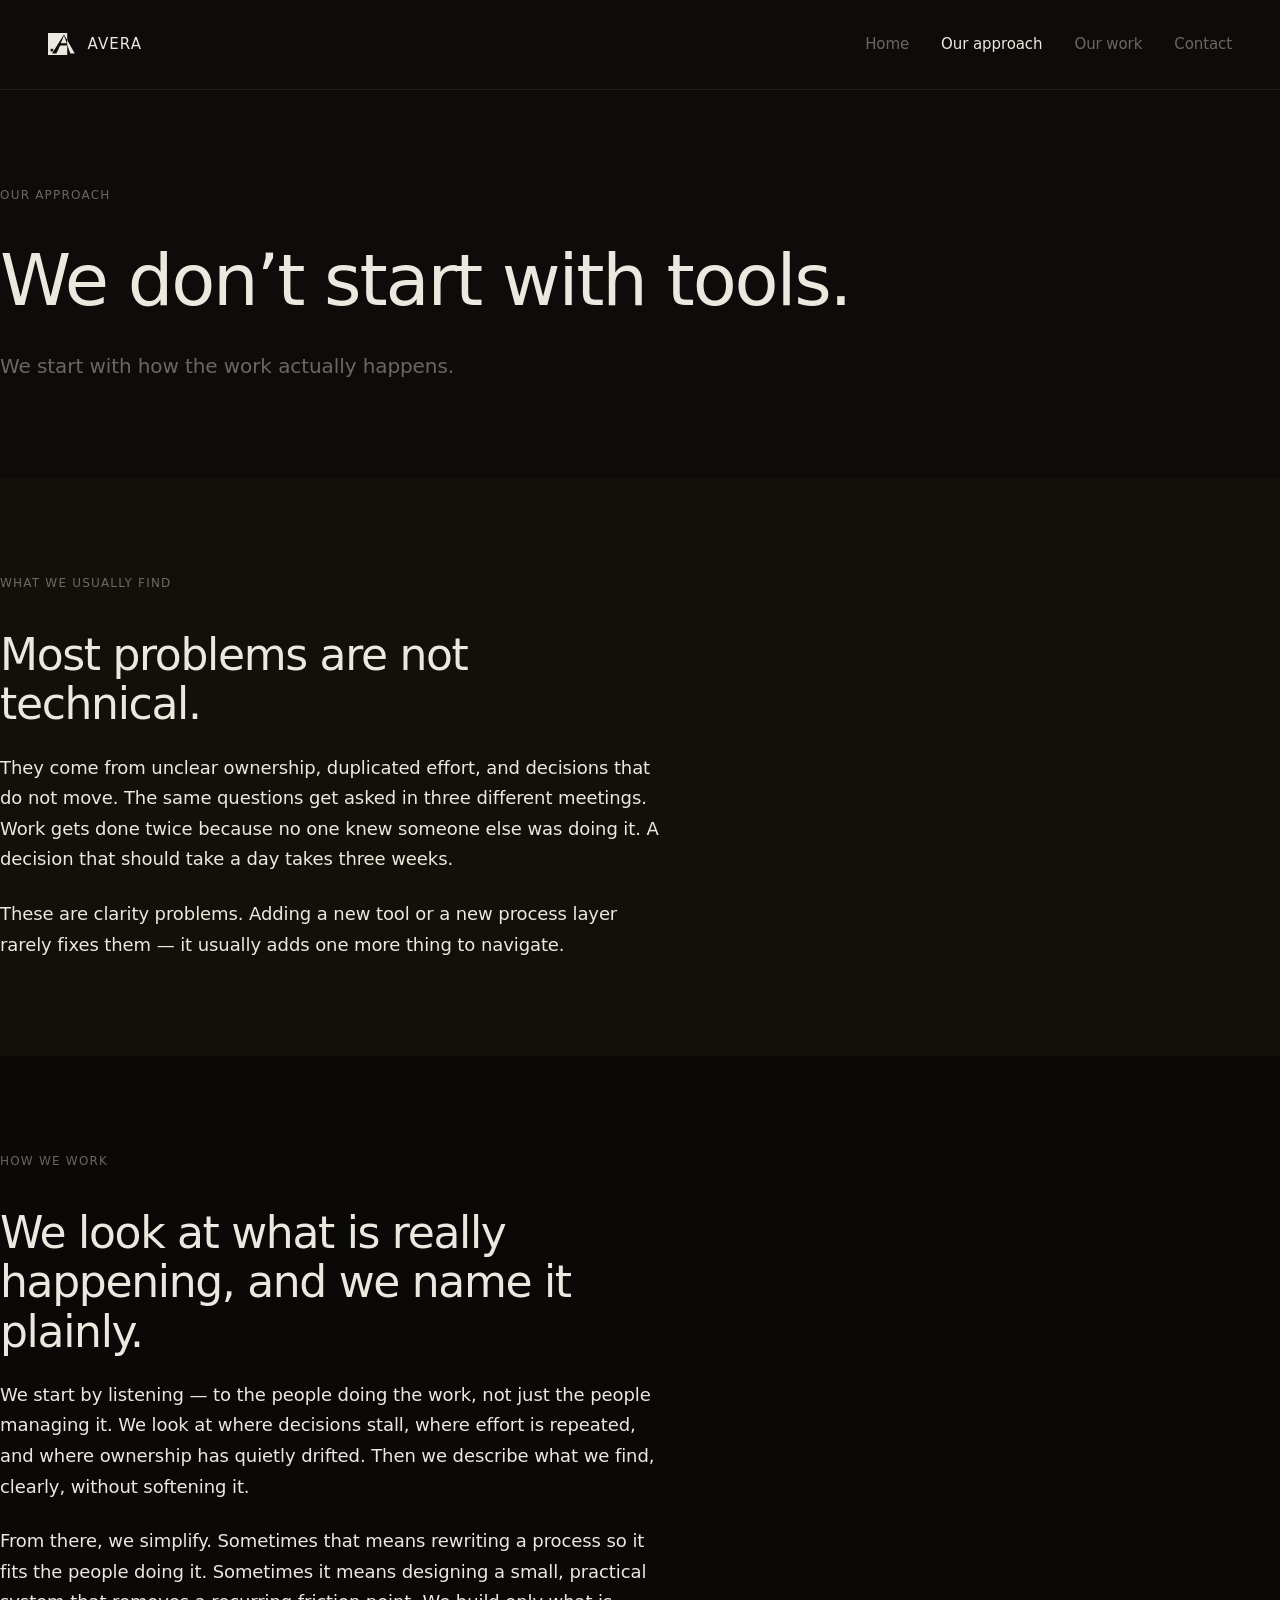
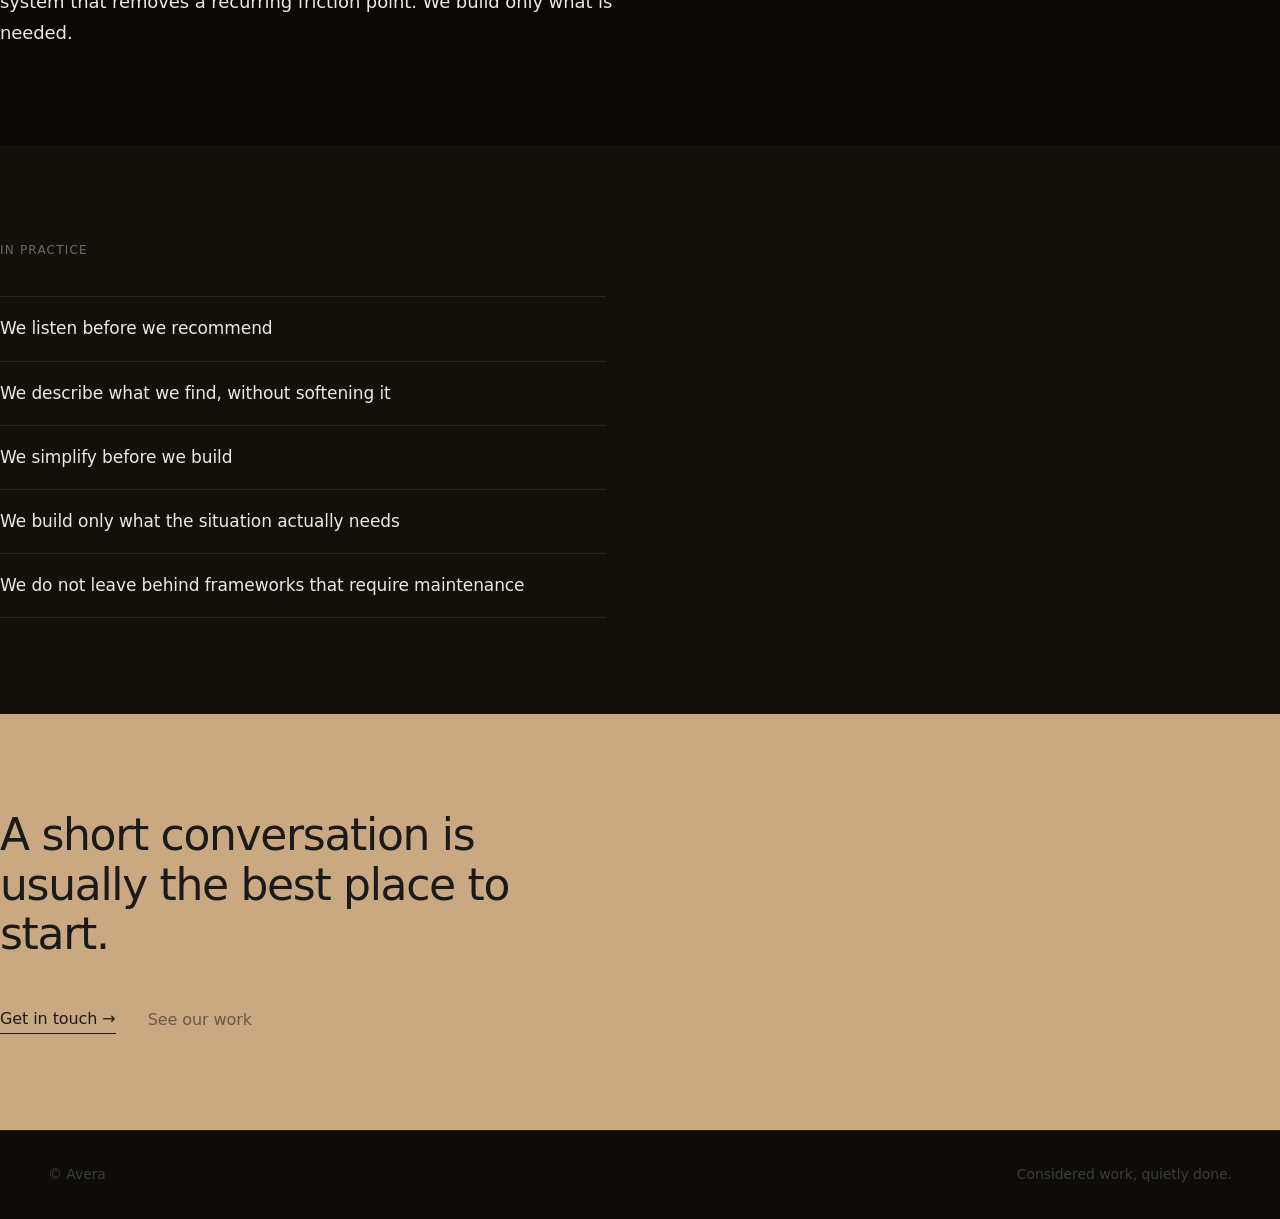
==== commit 32b456b9: "Restructure inner pages: JS nav, full-width sections, colour dividers - Replace hardcoded nav links " ====
--- a/approach.html
+++ b/approach.html
@@ -27,24 +27,21 @@
       </svg>
       <span class="logo-name">Avera</span>
     </a>
-    <nav class="nav" aria-label="Primary">
-      <a href="index.html">Home</a>
-      <a href="approach.html" class="active">Our approach</a>
-      <a href="work.html">Our work</a>
-      <a href="contact.html">Contact</a>
-    </nav>
+    <nav class="nav" id="site-nav" aria-label="Primary"></nav>
   </header>
 
-  <div class="page">
-    <main class="inner-main">
+  <main class="inner-main">
 
-      <section aria-labelledby="page-title">
+    <section aria-labelledby="page-title">
+      <div class="page">
         <p class="eyebrow">Our approach</p>
         <h1 id="page-title">We don&rsquo;t start with tools.</h1>
         <p class="lede">We start with how the work actually happens.</p>
-      </section>
+      </div>
+    </section>
 
-      <section aria-label="What we usually find">
+    <section class="section-b" aria-label="What we usually find">
+      <div class="page">
         <p class="eyebrow" data-reveal>What we usually find</p>
         <h2 data-reveal>Most problems are not technical.</h2>
         <p class="body" data-reveal>
@@ -57,9 +54,11 @@
           These are clarity problems. Adding a new tool or a new process layer
           rarely fixes them &mdash; it usually adds one more thing to navigate.
         </p>
-      </section>
+      </div>
+    </section>
 
-      <section aria-label="How we work">
+    <section class="section-c" aria-label="How we work">
+      <div class="page">
         <p class="eyebrow" data-reveal>How we work</p>
         <h2 data-reveal>We look at what is really happening, and we name it plainly.</h2>
         <p class="body" data-reveal>
@@ -73,9 +72,11 @@
           fits the people doing it. Sometimes it means designing a small, practical
           system that removes a recurring friction point. We build only what is needed.
         </p>
-      </section>
+      </div>
+    </section>
 
-      <section aria-label="In practice">
+    <section class="section-b" aria-label="In practice">
+      <div class="page">
         <p class="eyebrow" data-reveal>In practice</p>
         <ul class="principle-list">
           <li data-reveal>We listen before we recommend</li>
@@ -84,18 +85,20 @@
           <li data-reveal>We build only what the situation actually needs</li>
           <li data-reveal>We do not leave behind frameworks that require maintenance</li>
         </ul>
-      </section>
+      </div>
+    </section>
 
-      <section aria-label="Get in touch">
+    <section class="section-cta" aria-label="Get in touch">
+      <div class="page">
         <h2 data-reveal>A short conversation is usually the best place to start.</h2>
         <div class="cta-row" data-reveal>
           <a class="cta" href="contact.html">Get in touch &rarr;</a>
           <a class="cta-secondary" href="work.html">See our work</a>
         </div>
-      </section>
+      </div>
+    </section>
 
-    </main>
-  </div>
+  </main>
 
   <footer>
     <span>&copy; Avera</span>
--- a/style.css
+++ b/style.css
@@ -44,12 +44,6 @@
   width: 100%;
 }
 
-.page {
-  max-width: var(--container);
-  margin: 0 auto;
-  padding: 0 var(--gutter);
-}
-
 /* =====================
    HEADER
 ===================== */
@@ -103,18 +97,18 @@
 /* =====================
    INNER PAGE SECTIONS
 ===================== */
-main.inner-main {
-  padding: clamp(4rem, 8vw, 6rem) 0 clamp(7rem, 14vw, 10rem);
-}
-
 main.inner-main section {
-  padding: clamp(3.5rem, 7vw, 5.5rem) 0;
-  border-top: 1px solid var(--rule);
-}
-
-main.inner-main section:first-of-type {
-  border-top: none;
-  padding-top: 0;
+  padding: clamp(4rem, 8vw, 6rem) 0;
+}
+
+/* Section colour variants — used as dividers instead of rules */
+.section-b   { background: #121008; }
+.section-c   { background: #0a0908; }
+.section-cta {
+  background: #c9a882;
+  --fg: #1a1a1a;
+  --fg-muted: rgba(26, 26, 26, 0.55);
+  color: var(--fg);
 }
 
 /* =====================
@@ -292,8 +286,7 @@
 }
 
 .examples-track-outer {
-  margin-left: calc(-1 * var(--gutter));
-  margin-right: calc(-1 * var(--gutter));
+  width: 100%;
 }
 
 .examples-track {
@@ -390,33 +383,6 @@
   [data-reveal].in-view { opacity: 1; transform: none; }
 }
 
-/* =====================
-   SECTION RULE ANIMATION
-   The border-top of inner-page sections
-   extends from left when the section enters view.
-===================== */
-@media (prefers-reduced-motion: no-preference) {
-  main.inner-main section {
-    border-top: none;
-    position: relative;
-  }
-
-  main.inner-main section::before {
-    content: '';
-    position: absolute;
-    top: 0;
-    left: 0;
-    right: 0;
-    height: 1px;
-    background: var(--rule);
-    transform: scaleX(0);
-    transform-origin: left;
-    transition: transform 1.2s cubic-bezier(0.16, 1, 0.3, 1);
-  }
-
-  main.inner-main section.in-view::before { transform: scaleX(1); }
-  main.inner-main section:first-of-type::before { display: none; }
-}
 
 @media (prefers-reduced-motion: reduce) {
   * { transition: none !important; animation: none !important; }
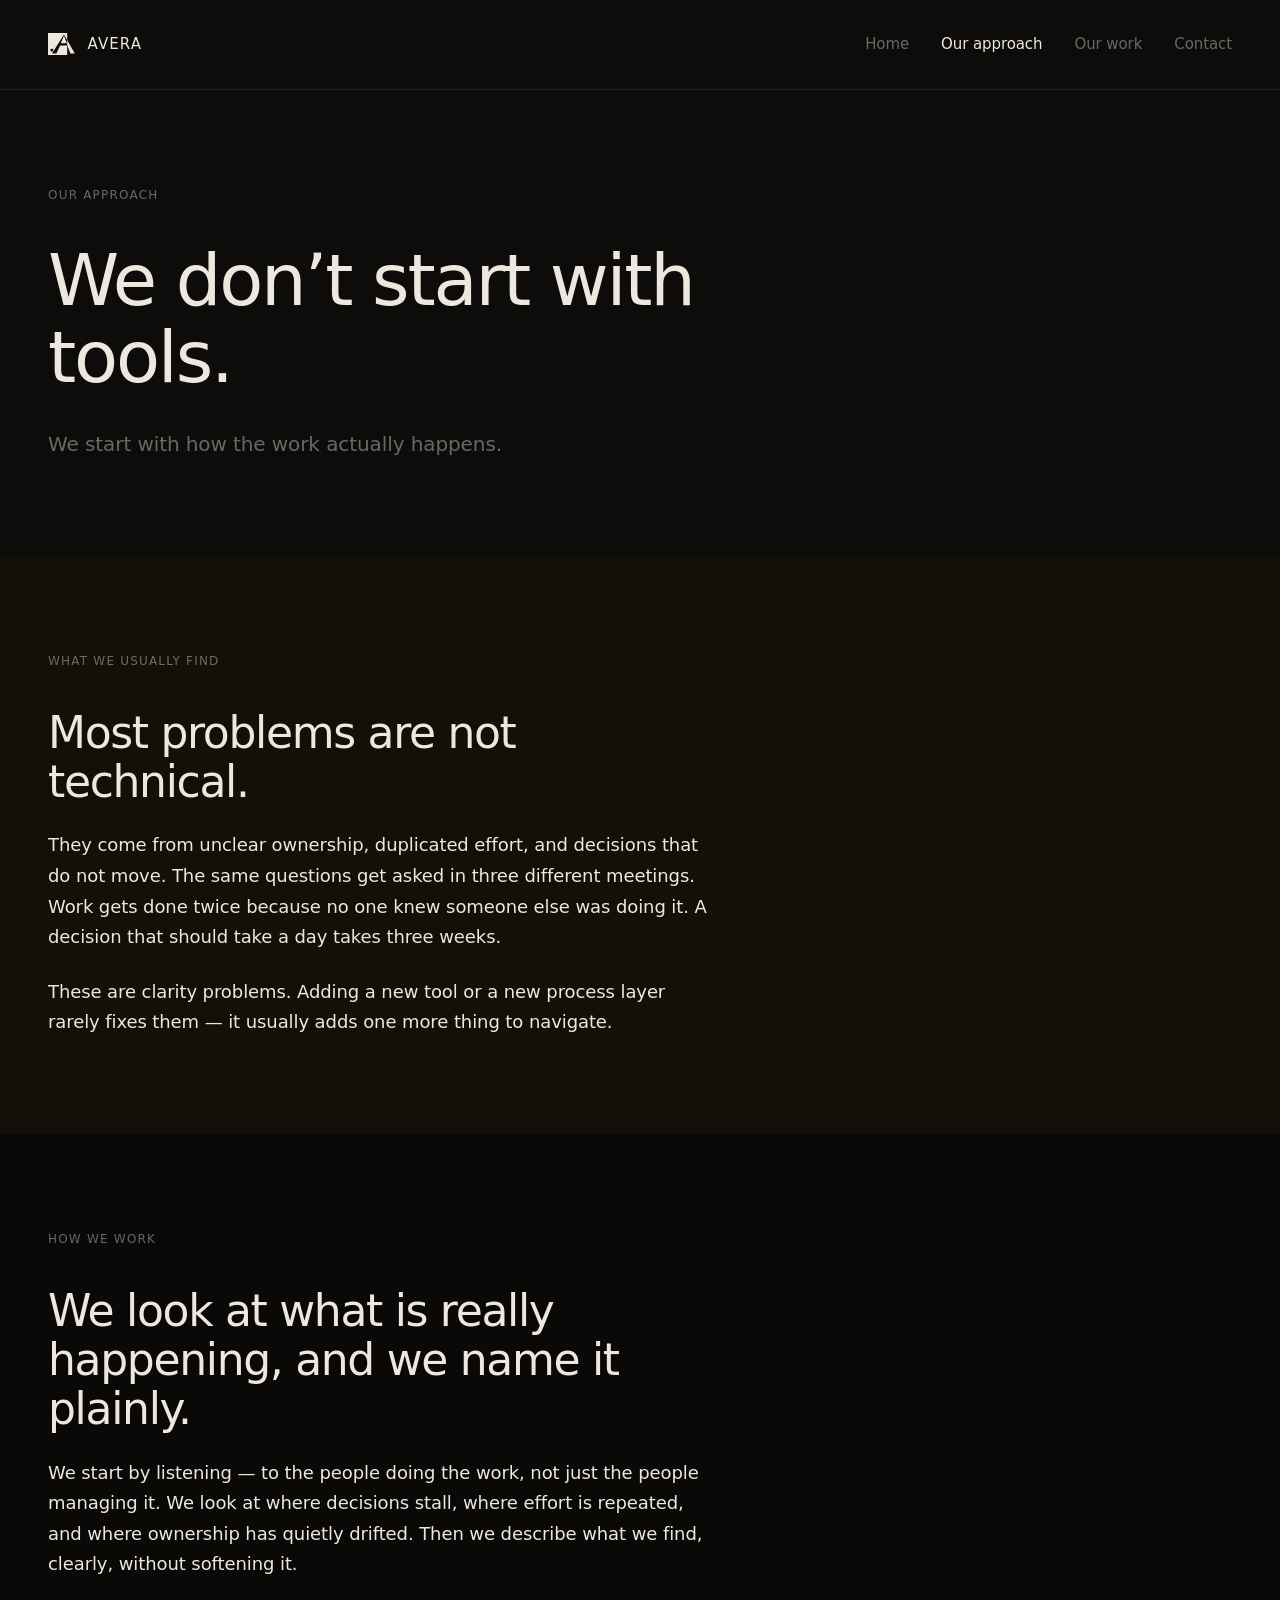
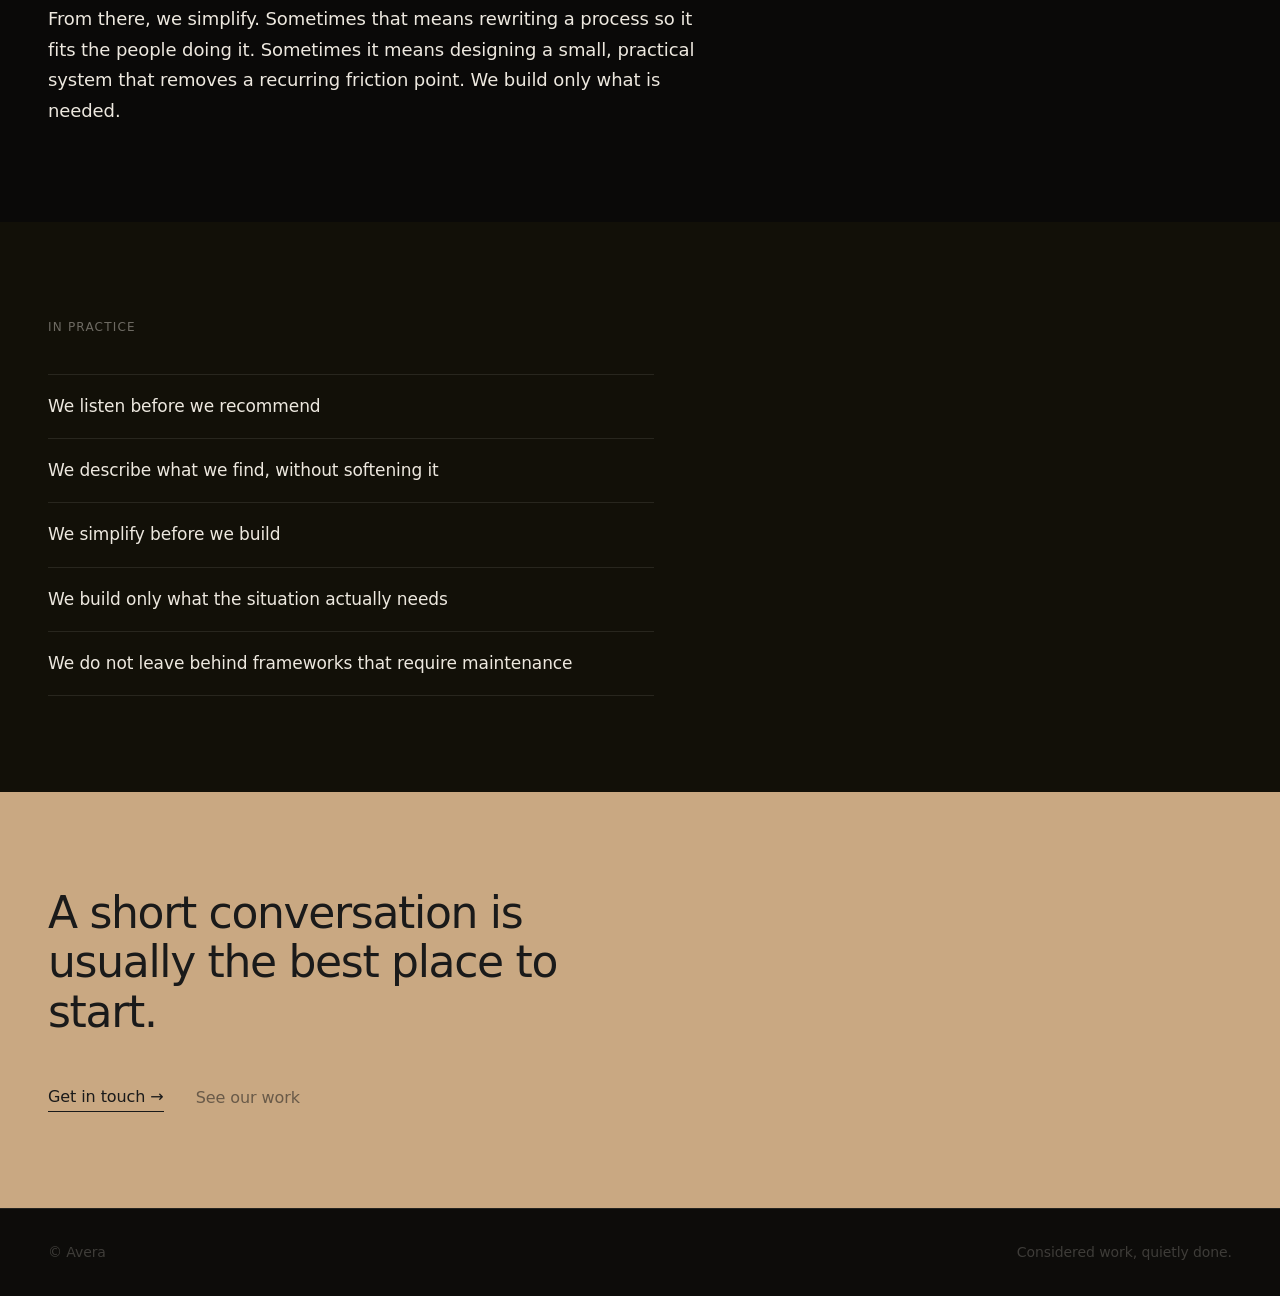
==== commit ea4c80fb: "Fix nav disappearing: add static fallback links, JS clears and repopulates The empty nav relied enti" ====
--- a/approach.html
+++ b/approach.html
@@ -27,7 +27,12 @@
       </svg>
       <span class="logo-name">Avera</span>
     </a>
-    <nav class="nav" id="site-nav" aria-label="Primary"></nav>
+    <nav class="nav" id="site-nav" aria-label="Primary">
+      <a href="index.html">Home</a>
+      <a href="approach.html" class="active">Our approach</a>
+      <a href="work.html">Our work</a>
+      <a href="contact.html">Contact</a>
+    </nav>
   </header>
 
   <main class="inner-main">
--- a/style.css
+++ b/style.css
@@ -39,9 +39,13 @@
 ===================== */
 .container {
   max-width: var(--container);
-  margin: 0 auto;
   padding: 0 var(--gutter);
   width: 100%;
+}
+
+.page {
+  max-width: var(--container);
+  padding: 0 var(--gutter);
 }
 
 /* =====================
@@ -286,7 +290,8 @@
 }
 
 .examples-track-outer {
-  width: 100%;
+  margin-left: calc(-1 * var(--gutter));
+  margin-right: calc(-1 * var(--gutter));
 }
 
 .examples-track {
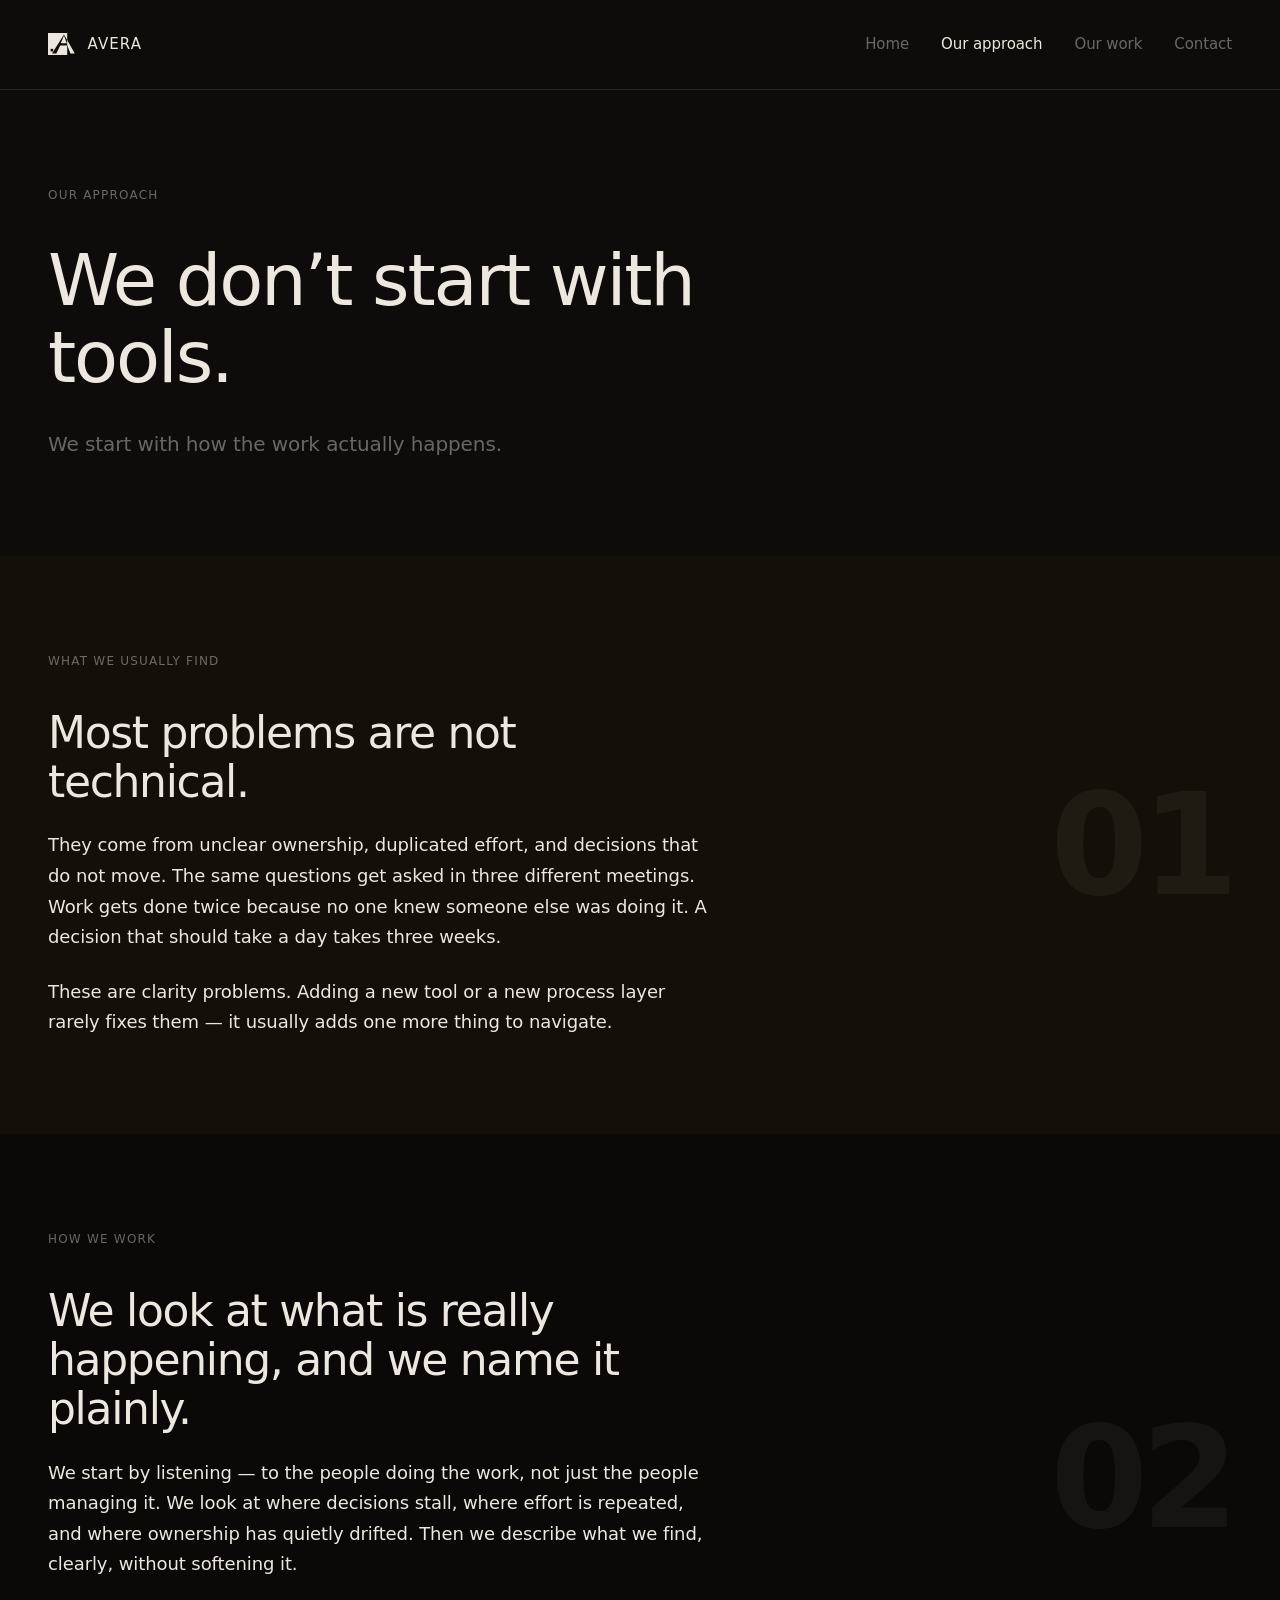
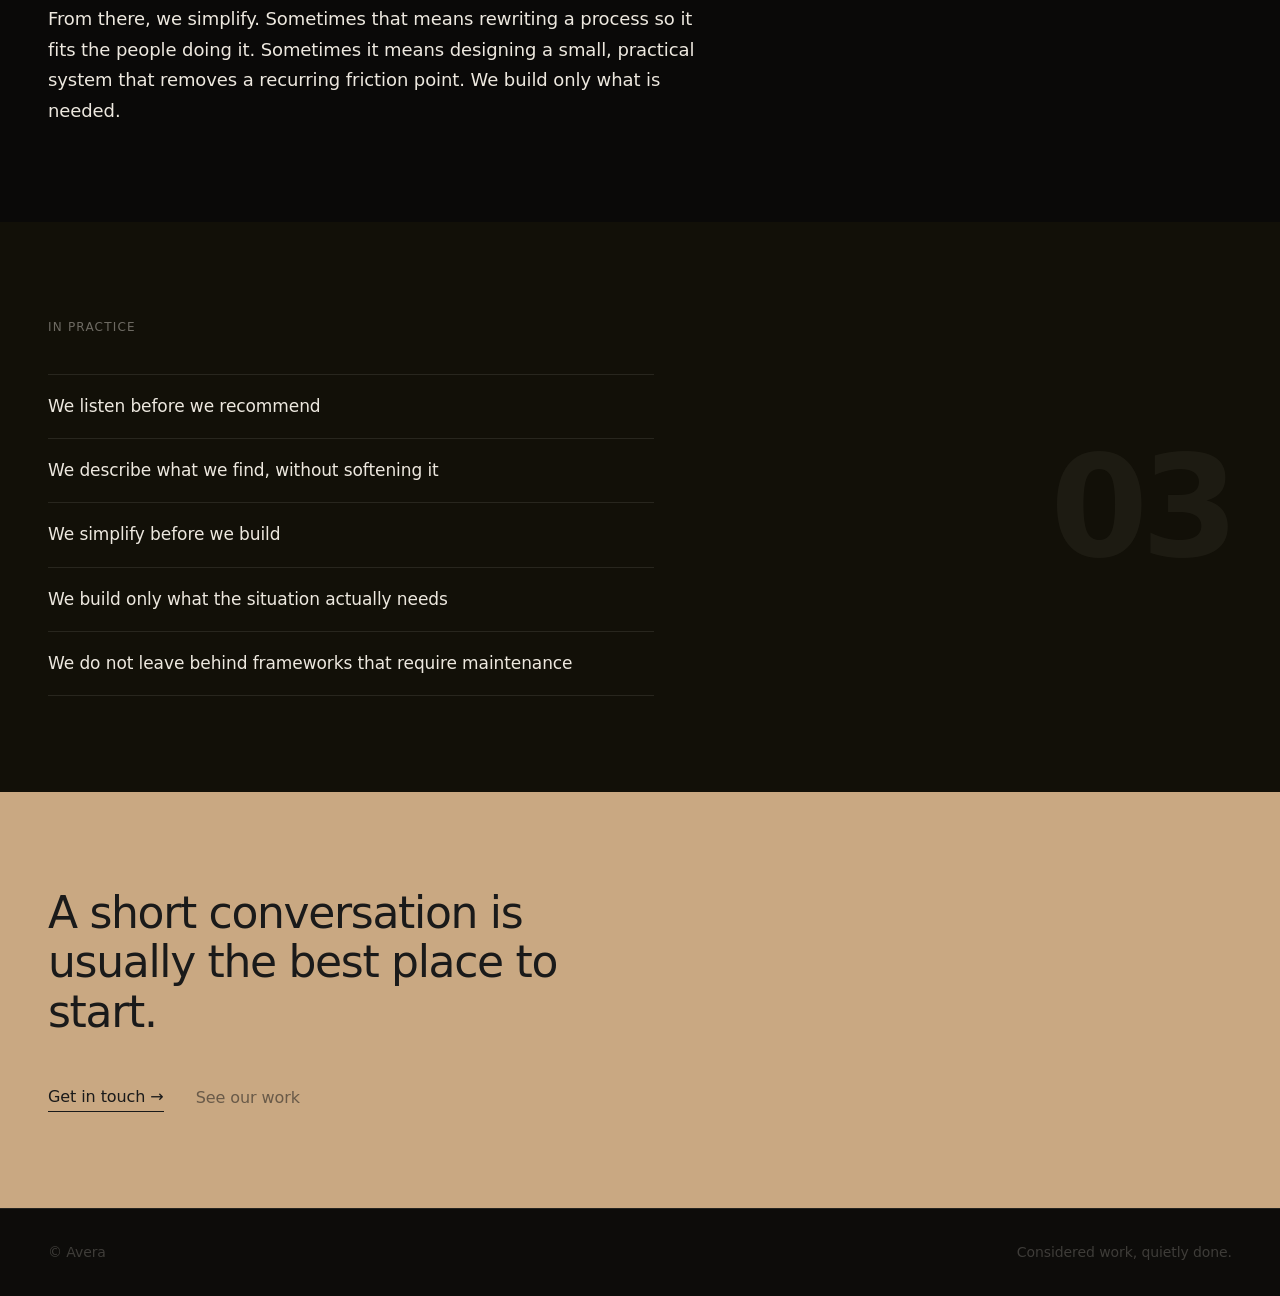
==== commit d836e186: "Add visual depth: section numbers, home watermark, page transitions - Section number watermarks (01," ====
--- a/approach.html
+++ b/approach.html
@@ -45,7 +45,7 @@
       </div>
     </section>
 
-    <section class="section-b" aria-label="What we usually find">
+    <section class="section-b" aria-label="What we usually find" data-num="01">
       <div class="page">
         <p class="eyebrow" data-reveal>What we usually find</p>
         <h2 data-reveal>Most problems are not technical.</h2>
@@ -62,7 +62,7 @@
       </div>
     </section>
 
-    <section class="section-c" aria-label="How we work">
+    <section class="section-c" aria-label="How we work" data-num="02">
       <div class="page">
         <p class="eyebrow" data-reveal>How we work</p>
         <h2 data-reveal>We look at what is really happening, and we name it plainly.</h2>
@@ -80,7 +80,7 @@
       </div>
     </section>
 
-    <section class="section-b" aria-label="In practice">
+    <section class="section-b" aria-label="In practice" data-num="03">
       <div class="page">
         <p class="eyebrow" data-reveal>In practice</p>
         <ul class="principle-list">
--- a/style.css
+++ b/style.css
@@ -394,6 +394,59 @@
 }
 
 /* =====================
+   PAGE TRANSITIONS
+===================== */
+@media (prefers-reduced-motion: no-preference) {
+  @keyframes page-in {
+    from { opacity: 0; }
+    to   { opacity: 1; }
+  }
+  body { animation: page-in 0.22s ease both; }
+  body.page-leaving {
+    pointer-events: none;
+    opacity: 0;
+    transition: opacity 0.2s ease;
+  }
+}
+
+/* =====================
+   SECTION NUMBER WATERMARKS
+   Large faint ordinal in the right margin of inner page
+   content sections (visible on wide screens only).
+===================== */
+@media (min-width: 1200px) {
+  main.inner-main section[data-num] { position: relative; }
+
+  main.inner-main section[data-num]::after {
+    content: attr(data-num);
+    position: absolute;
+    right: var(--gutter);
+    top: 50%;
+    transform: translateY(-50%);
+    font-size: clamp(6rem, 11vw, 11rem);
+    font-weight: 700;
+    color: rgba(237, 232, 223, 0.05);
+    letter-spacing: -0.05em;
+    line-height: 1;
+    pointer-events: none;
+    user-select: none;
+  }
+}
+
+@media (min-width: 1200px) and (prefers-reduced-motion: no-preference) {
+  main.inner-main section[data-num]::after {
+    opacity: 0;
+    transform: translateY(-50%) translateX(2.5rem);
+    transition: opacity 1.5s cubic-bezier(0.16, 1, 0.3, 1),
+                transform 1.5s cubic-bezier(0.16, 1, 0.3, 1);
+  }
+  main.inner-main section.in-view[data-num]::after {
+    opacity: 1;
+    transform: translateY(-50%) translateX(0);
+  }
+}
+
+/* =====================
    UTILITY
 ===================== */
 .visually-hidden {
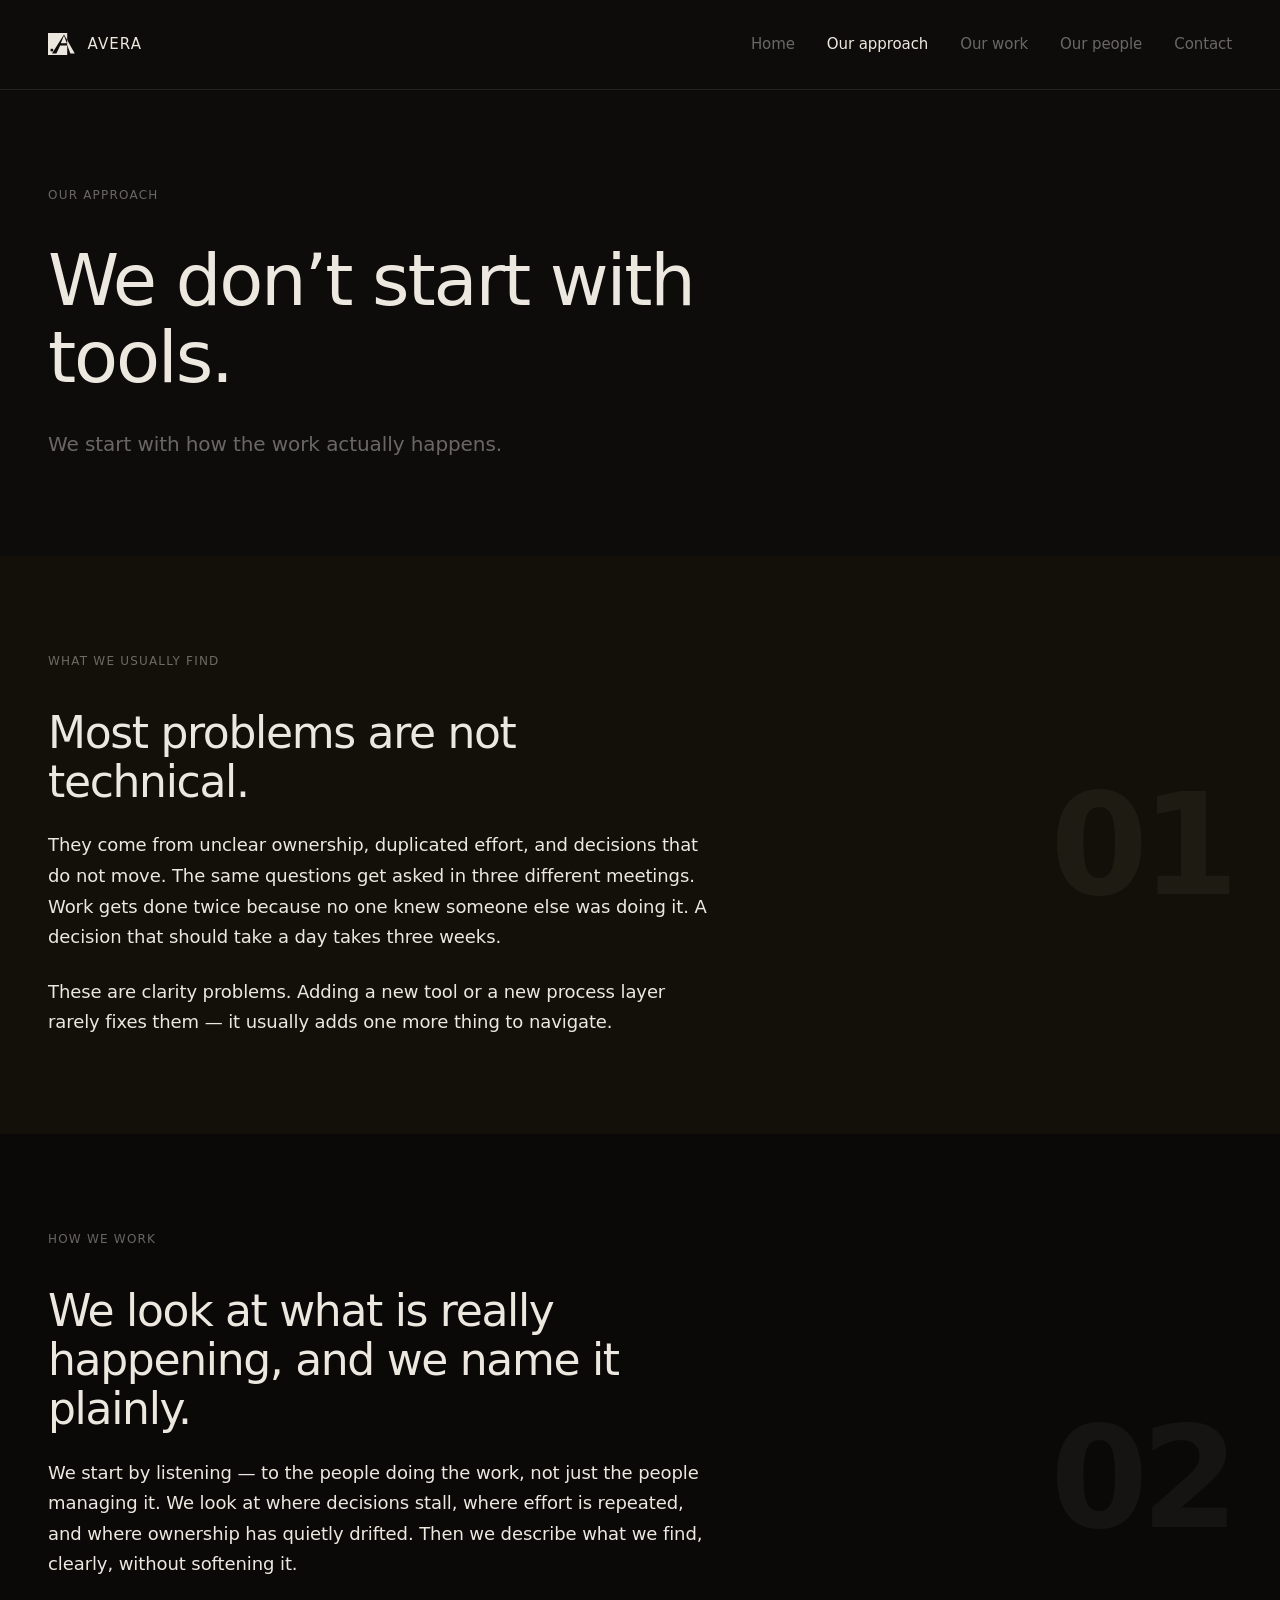
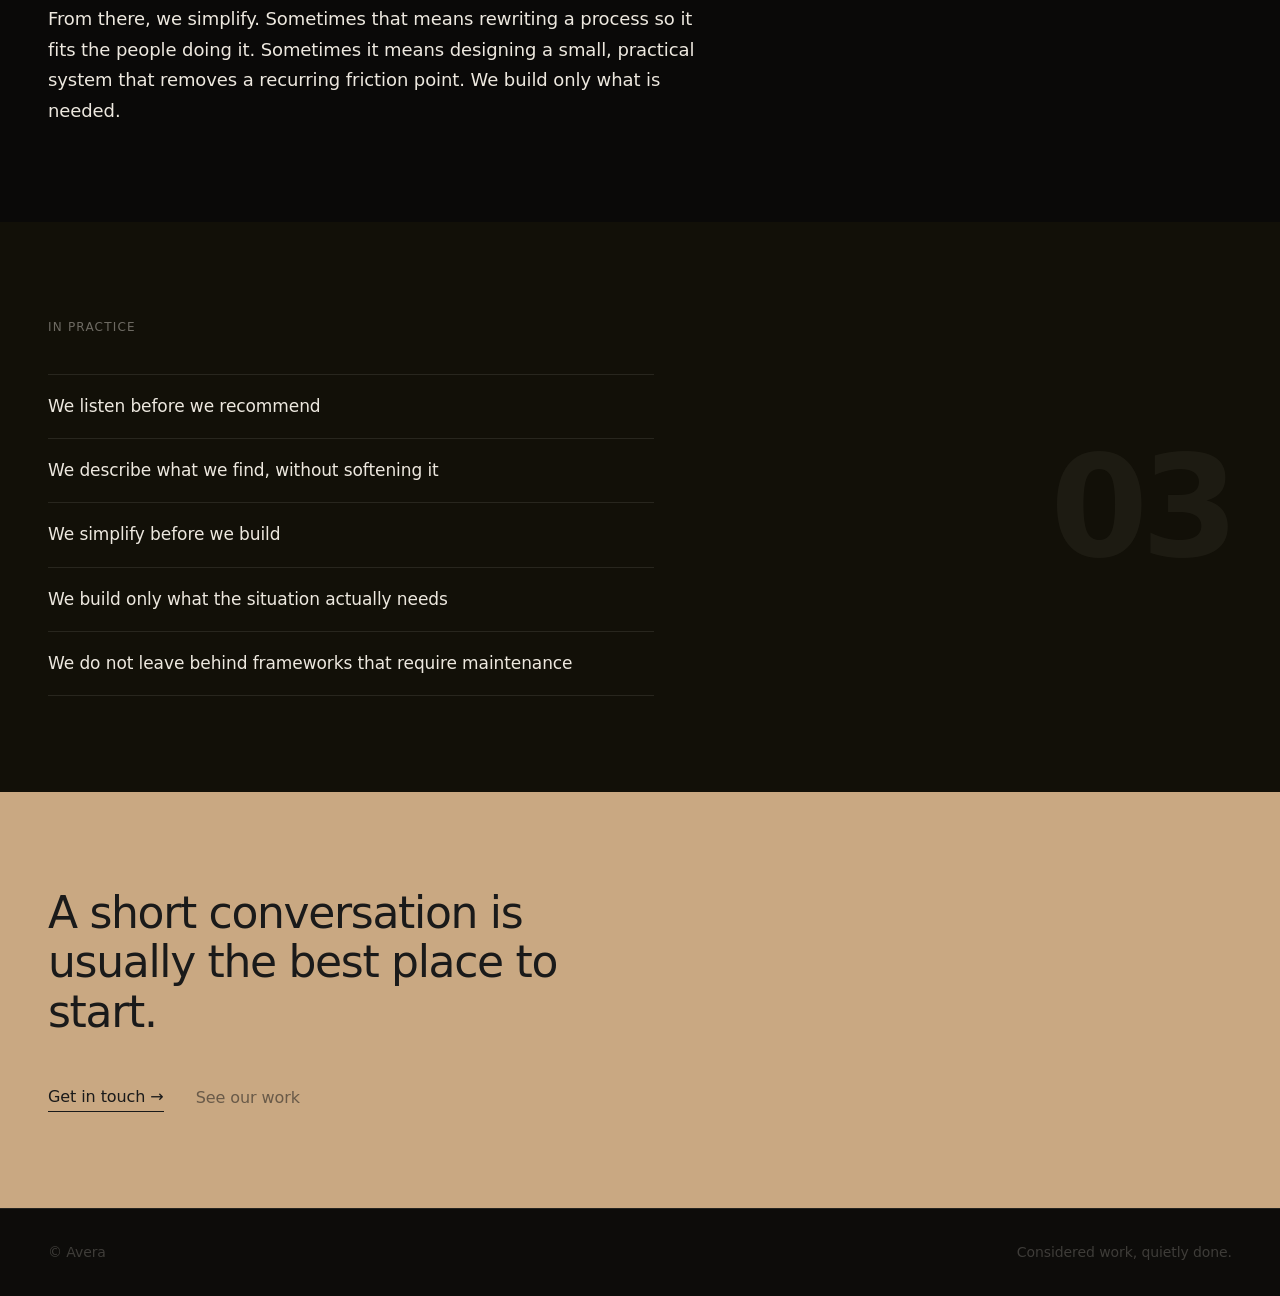
==== commit 07cad76f: "Add Our people page with values section and team placeholders - New people.html with values (clarity" ====
--- a/approach.html
+++ b/approach.html
@@ -31,6 +31,7 @@
       <a href="index.html">Home</a>
       <a href="approach.html" class="active">Our approach</a>
       <a href="work.html">Our work</a>
+      <a href="people.html">Our people</a>
       <a href="contact.html">Contact</a>
     </nav>
   </header>
--- a/style.css
+++ b/style.css
@@ -248,6 +248,83 @@
 
 @media (hover: hover) {
   .principle-list li:hover { transform: translateX(6px); }
+}
+
+/* =====================
+   VALUES LIST
+   Two-column: name | description.
+   Collapses to single column on narrow screens.
+===================== */
+.values-list {
+  list-style: none;
+  margin: clamp(2rem, 4vw, 3rem) 0 0;
+  padding: 0;
+}
+
+.values-item {
+  display: grid;
+  grid-template-columns: 1fr 1fr;
+  gap: clamp(1rem, 3vw, 2.5rem);
+  padding: clamp(1.25rem, 2.5vw, 1.75rem) 0;
+  border-bottom: 1px solid var(--rule);
+}
+
+.values-item:first-child { border-top: 1px solid var(--rule); }
+
+.value-name {
+  font-size: 1.0625rem;
+  font-weight: 500;
+  letter-spacing: -0.01em;
+  line-height: 1.5;
+  margin: 0;
+}
+
+.value-desc {
+  font-size: 1.0625rem;
+  color: var(--fg-muted);
+  line-height: 1.65;
+  margin: 0;
+  max-width: 44ch;
+}
+
+@media (max-width: 600px) {
+  .values-item { grid-template-columns: 1fr; gap: 0.5rem; }
+}
+
+/* =====================
+   PEOPLE GRID
+===================== */
+.people-grid {
+  display: grid;
+  grid-template-columns: repeat(auto-fill, minmax(260px, 1fr));
+  gap: clamp(2rem, 5vw, 4rem) clamp(2rem, 4vw, 3rem);
+  margin-top: clamp(2rem, 4vw, 3rem);
+}
+
+.person-card {
+  border-top: 1px solid var(--rule);
+  padding-top: clamp(1rem, 2vw, 1.5rem);
+}
+
+.person-name {
+  font-size: 1.0625rem;
+  font-weight: 500;
+  letter-spacing: -0.015em;
+  margin: 0;
+}
+
+.person-role {
+  font-size: 0.875rem;
+  color: var(--fg-muted);
+  margin: 0.3rem 0 0;
+}
+
+.person-bio {
+  font-size: 0.9375rem;
+  color: var(--fg-muted);
+  line-height: 1.7;
+  margin: 1rem 0 0;
+  max-width: 38ch;
 }
 
 /* =====================
